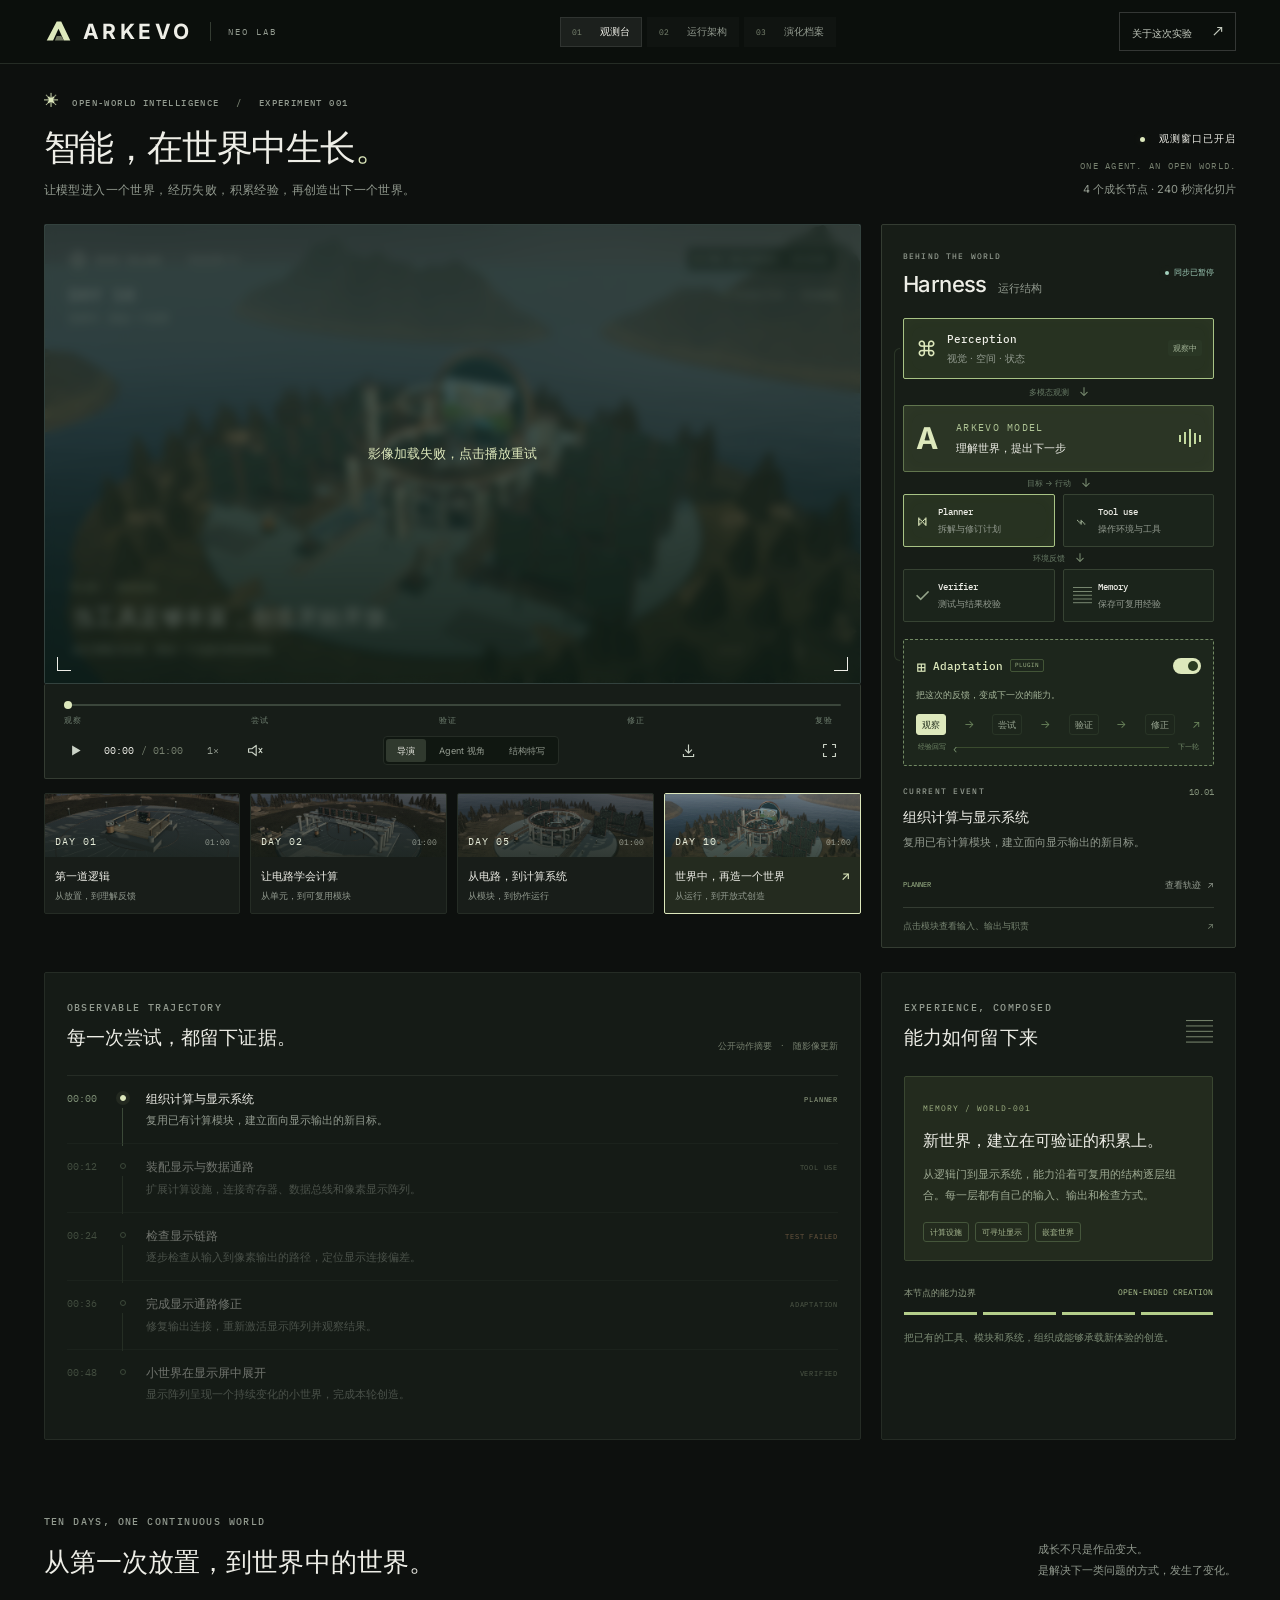
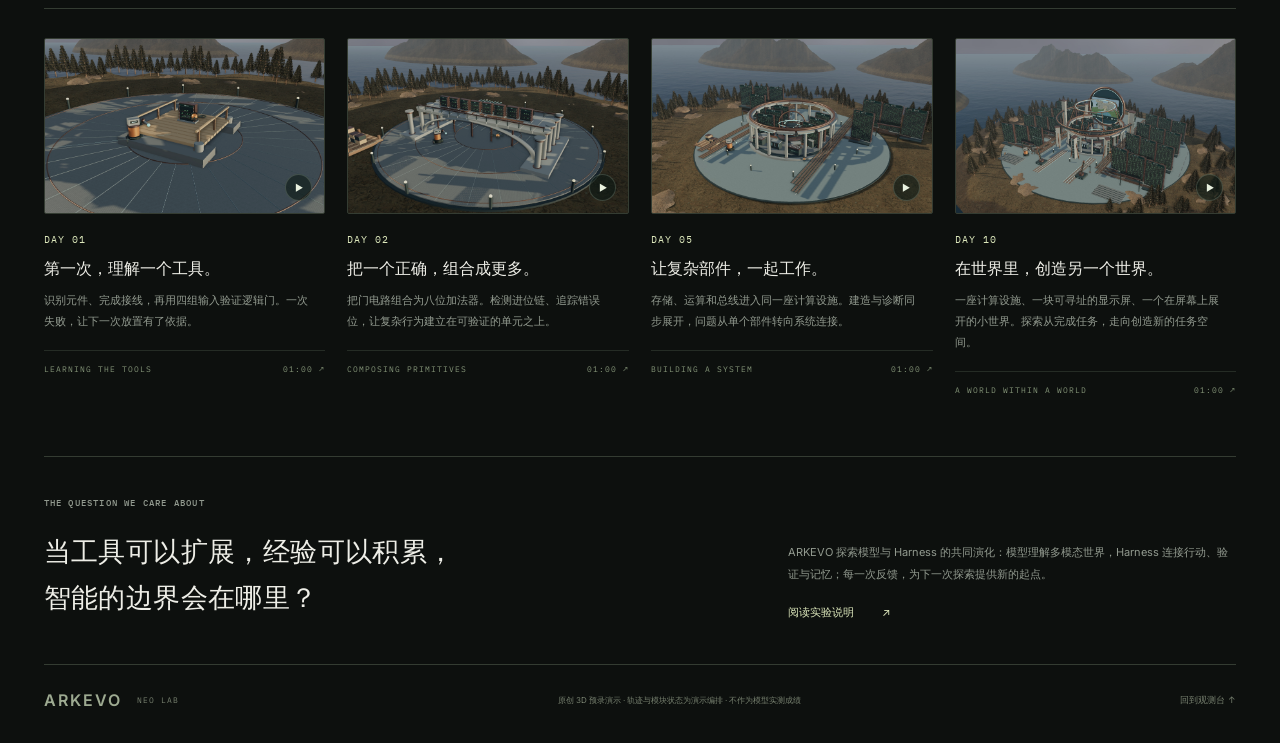
==== index.html @ 2327b429 "Build ARKEVO open-world observation experience" ====
<!doctype html>
<html lang="zh-CN">
<head>
<meta charset="utf-8"><meta name="viewport" content="width=device-width,initial-scale=1">
<meta name="theme-color" content="#101312">
<meta name="description" content="ARKEVO 开放世界观测台。观察一个 Agent 如何在持续的尝试、验证与经验积累中，从第一座结构走向世界中的世界。">
<title>ARKEVO — 智能，在世界中生长</title>
<link rel="icon" type="image/svg+xml" href="assets/mark.svg"><link rel="stylesheet" href="style.css">
</head>
<body>
<header class="site-header">
<a class="brand" href="#observation" aria-label="ARKEVO 观测台"><svg viewBox="0 0 32 32" aria-hidden="true"><path d="M3 26 14 5h5l10 21h-7l-6-13-6 13Z"/><path d="M14 21h5l3 5H12Z" opacity=".5"/></svg><span>ARKEVO</span><span class="brand-divider"></span><span class="brand-lab">NEO LAB</span></a>
<nav aria-label="主导航"><a class="active" href="#observation">观测台</a><a href="#system">运行架构</a><a href="#evolution">演化档案</a></nav>
<button class="about-link" id="aboutOpen">关于这次实验 <span>↗</span></button>
</header>
<main>
<section class="intro" id="observation">
<div><div class="eyebrow"><span class="tiny-cross">✳</span> OPEN-WORLD INTELLIGENCE <span class="slash">/</span> EXPERIMENT 001</div><h1>智能，在世界中生长<span>。</span></h1><p>让模型进入一个世界，经历失败，积累经验，再创造出下一个世界。</p></div>
<div class="intro-note"><span class="broadcast-tag"><i></i> 观测窗口已开启</span><span class="mono">ONE AGENT. AN OPEN WORLD.</span><span>4 个成长节点 · 240 秒演化切片</span></div>
</section>
<div class="workspace">
<section class="observation-panel" aria-label="开放世界影像">
<div class="screen" id="screen">
<video id="worldVideo" playsinline muted preload="auto" poster="assets/day-5.jpg" aria-label="开放世界预录演示视频"></video>
<canvas id="worldCanvas" aria-label="与影像同步的三维观察视角"></canvas>
<div class="screen-vignette"></div>
<div class="screen-top"><span class="world-label"><span class="coordinate-mark">⌖</span> ECHO ISLAND <span>开放世界 01</span></span><span class="replay-label"><i></i> PRE-RECORDED <b>演示影像</b></span></div>
<div class="screen-day"><span class="mono" id="screenDay">DAY 05</span><span id="screenTitle">让结构成为系统</span></div>
<div class="camera-label"><span class="camera-dot"></span><span id="cameraName">DIRECTOR / 导演视角</span></div>
<div class="world-caption"><span class="caption-kicker" id="captionKicker">VERIFY · 结构验证</span><strong id="captionTitle">从单体建筑，到协同运作的整体。</strong><span class="caption-body" id="captionBody">闭环的价值，体现在下一次尝试里。</span></div>
<div class="recording-state" id="mediaState" role="status" hidden></div>
<div class="screen-corner c1"></div><div class="screen-corner c2"></div>
</div>
<div class="transport">
<div class="seek-wrap"><label class="sr-only" for="seek">播放进度</label><input id="seek" type="range" min="0" max="60" step=".1" value="0"><div class="seek-ticks"><span>观察</span><span>尝试</span><span>验证</span><span>修正</span><span>复验</span></div></div>
<div class="control-row"><div class="playback-controls"><button id="play" class="icon-button" aria-label="暂停" title="暂停"><svg class="pause-icon" viewBox="0 0 20 20"><path d="M6 4v12M14 4v12"/></svg></button><span class="timecode"><b id="elapsed">00:00</b><span>/ 01:00</span></span><button class="speed-button" id="speed" aria-label="播放速度">1×</button><button class="icon-button muted" id="mute" aria-label="开启环境音" title="开启环境音"><svg viewBox="0 0 20 20"><path d="m3 8 4 0 5-4v12l-5-4H3zM15 7l4 6m0-6-4 6"/></svg></button></div><div class="camera-switch" role="group" aria-label="观察机位"><button class="selected" data-camera="director">导演</button><button data-camera="agent">Agent 视角</button><button data-camera="detail">结构特写</button></div><a class="icon-button download-button" id="download" href="assets/day-10.mp4" download="ARKEVO-Day-10.mp4" aria-label="下载当前影像" title="下载当前影像"><svg viewBox="0 0 20 20"><path d="M10 3v10m-4-4 4 4 4-4M4 14v3h12v-3"/></svg></a><button class="icon-button" id="fullscreen" aria-label="全屏观看" title="全屏观看"><svg viewBox="0 0 20 20"><path d="M7 3H3v4m10-4h4v4M3 13v4h4m6 0h4v-4"/></svg></button></div>
</div>
<div class="day-selector" role="group" aria-label="选择成长节点"></div>
</section>
<aside class="harness-panel" id="system">
<div class="panel-heading"><div><span class="eyebrow">BEHIND THE WORLD</span><h2>Harness <span>运行结构</span></h2></div><span class="sync-tag"><i></i><span id="syncText">画面同步</span></span></div>
<div class="harness-map" id="harnessMap">
<div class="map-rail"></div>
<button class="module sensor" data-module="perception"><span class="module-symbol">⌘</span><span><b>Perception</b><small>视觉 · 空间 · 状态</small></span><em class="module-status" id="perceptionStatus">观察中</em></button>
<div class="map-connector"><span>多模态观测</span><i>↓</i></div>
<button class="module model" data-module="model"><span class="model-emblem">A</span><span><small>ARKEVO MODEL</small><b>理解世界，提出下一步</b></span><span class="model-pulse"><i></i><i></i><i></i><i></i><i></i></span></button>
<div class="map-connector small"><span>目标 → 行动</span><i>↓</i></div>
<div class="module-pair"><button class="module" data-module="planner"><span class="module-symbol">⋈</span><span><b>Planner</b><small>拆解与修订计划</small></span></button><button class="module" data-module="tools"><span class="module-symbol">⌁</span><span><b>Tool use</b><small>操作环境与工具</small></span></button></div>
<div class="map-connector small"><span>环境反馈</span><i>↓</i></div>
<div class="module-pair"><button class="module" data-module="verifier"><span class="module-symbol">✓</span><span><b>Verifier</b><small>测试与结果校验</small></span></button><button class="module" data-module="memory"><span class="module-symbol">▤</span><span><b>Memory</b><small>保存可复用经验</small></span></button></div>
<div class="adaptation" id="adaptation"><div class="adaptation-top"><button data-module="adaptation" class="adaptation-name"><span>⊞</span><b>Adaptation</b><small>PLUGIN</small></button><button id="adaptToggle" class="switch" role="switch" aria-checked="true" aria-label="接入 Adaptation 模块"><span></span></button></div><p id="adaptDescription">把这次的反馈，变成下一次的能力。</p><div class="loop-track"><span data-phase="0">观察</span><i>→</i><span data-phase="1">尝试</span><i>→</i><span data-phase="2">验证</span><i>→</i><span data-phase="3">修正</span><i>↗</i></div><div class="loop-return"><span>经验回写</span><div></div><span>下一轮</span></div></div>
</div>
<div class="current-action"><div><span class="eyebrow">CURRENT EVENT</span><span class="mono" id="eventNumber">05.04</span></div><h3 id="actionTitle">修复结构连接</h3><p id="actionBody">将测试反馈写入方案，再验证同一处连接。</p><div class="action-foot"><span id="actionTag">ADAPTATION → PLANNER</span><button id="eventJump">查看轨迹 <span>↗</span></button></div></div>
<div class="map-footnote">点击模块查看输入、输出与职责 <span>↗</span></div>
</aside>
</div>
<section class="below-grid" id="trajectory">
<div class="trajectory-panel"><div class="section-header"><div><span class="eyebrow">OBSERVABLE TRAJECTORY</span><h2>每一次尝试，都留下证据。</h2></div><span class="small-label">公开动作摘要 <span>·</span> 随影像更新</span></div><div class="event-list" id="eventList"></div></div>
<div class="insight-panel"><div class="section-header"><div><span class="eyebrow">EXPERIENCE, COMPOSED</span><h2>能力如何留下来</h2></div><span class="memory-mark">▤</span></div><div class="memory-card"><span class="memory-code" id="memoryCode">MEMORY / STRUCTURE-03</span><h3 id="memoryTitle">先验证连接，再扩展系统。</h3><p id="memoryBody">把局部测试通过的结构封装为模块，带入下一轮更复杂的建造。</p><div class="memory-tags" id="memoryTags"></div></div><div class="capability-scale"><div><span>本节点的能力边界</span><span class="mono" id="capabilityStage">COMPOSITION</span></div><div class="scale-segments"><i></i><i></i><i></i><i></i></div><p id="capabilityDescription">从搭建单个对象，走向组合多个相互依赖的系统。</p></div></div>
</section>
<section class="evolution-section" id="evolution"><div class="section-header"><div><span class="eyebrow">TEN DAYS, ONE CONTINUOUS WORLD</span><h2>从第一次放置，到世界中的世界。</h2></div><p>成长不只是作品变大。<br>是解决下一类问题的方式，发生了变化。</p></div><div class="evolution-grid" id="evolutionGrid"></div></section>
<section class="manifesto"><span class="eyebrow">THE QUESTION WE CARE ABOUT</span><h2>当工具可以扩展，经验可以积累，<br>智能的边界会在哪里？</h2><div class="manifesto-body"><p>ARKEVO 探索模型与 Harness 的共同演化：模型理解多模态世界，Harness 连接行动、验证与记忆；每一次反馈，为下一次探索提供新的起点。</p><button id="methodOpen">阅读实验说明 <span>↗</span></button></div></section>
<footer><a class="footer-brand" href="#observation">ARKEVO<span>NEO LAB</span></a><p>原创 3D 预录演示 · 轨迹与模块状态为演示编排 · 不作为模型实测成绩</p><a href="#observation">回到观测台 ↑</a></footer>
</main>
<dialog id="moduleDialog"><button class="dialog-close" aria-label="关闭模块详情">×</button><span class="eyebrow" id="moduleKicker">HARNESS MODULE</span><h2 id="moduleTitle"></h2><p class="dialog-lead" id="moduleLead"></p><div class="io-columns"><section><span class="eyebrow">INPUT / 输入</span><p id="moduleInput"></p></section><section><span class="eyebrow">OUTPUT / 输出</span><p id="moduleOutput"></p></section></div><div class="module-example"><span class="eyebrow">在当前节点中</span><p id="moduleExample"></p></div><section id="circuitLab" class="circuit-lab" hidden><div class="circuit-heading"><span class="eyebrow">EXECUTABLE CIRCUIT / 可运行电路</span><span>8 BIT · NAND</span></div><p>调整输入，检查由 NAND 门组成的八位加法器。</p><div class="circuit-inputs"><label>A <input id="inputA" type="number" min="0" max="255" value="127" aria-label="电路输入 A"></label><span>+</span><label>B <input id="inputB" type="number" min="0" max="255" value="1" aria-label="电路输入 B"></label><span>=</span><output id="circuitResult">128</output></div><div class="bit-labels"><span>输出位</span><span>MSB → LSB</span></div><div class="bit-display" id="bitDisplay"></div><div class="circuit-status"><span id="carryResult">CARRY 0</span><span id="circuitCheck">✓ 门级计算与整数结果一致</span></div></section><p class="dialog-note">此处展示系统职责与可观察的执行摘要，不展示模型内部推理过程。</p></dialog>
<dialog id="aboutDialog"><button class="dialog-close" aria-label="关闭实验说明">×</button><span class="eyebrow">ARKEVO / EXPERIMENT 001</span><h2>把成长过程，放到台前。</h2><p class="dialog-lead">一个开放世界，一项不断提高难度的创造任务，一套能够吸收反馈的运行系统。</p><div class="about-sections"><section><span>01</span><div><h3>观察什么</h3><p>从基础结构、跨越地形，到复杂建筑与嵌套世界，观察 Agent 如何运用工具，并把前一次验证留下的经验带到下一步。</p></div></section><section><span>02</span><div><h3>如何读这块屏幕</h3><p>主画面呈现任务；右侧呈现感知、规划、工具、验证和记忆如何协作。时间轴、执行事件与模块高亮共用同一播放时钟。机位可以切换，模块可以展开查看。</p></div></section><section><span>03</span><div><h3>这次演示的边界</h3><p>本页为原创 3D 场景的预录技术演示。四个“天数”是叙事节点，动作轨迹、模块状态和测试结果均为演示编排；未连接在线模型，不代表真实训练用时、测评结果或已超越人类水平。</p></div></section><section><span>04</span><div><h3>从演示走向真实实验</h3><p>正式实验需要绑定真实环境录像、工具调用日志、版本化记忆与独立评估，让每一次能力变化都能追溯到对应的操作和证据。</p></div></section></div><a class="reference-link" href="https://rsiarena.live/" target="_blank" rel="noopener noreferrer">观测形式参考：RSI Arena ↗</a><a class="reference-link" href="https://www.deepseek.com/harness/en/" target="_blank" rel="noopener noreferrer">可插拔架构参考：DeepSeek Harness ↗</a><a class="reference-link" href="https://github.com/sammyuri/minecraft" target="_blank" rel="noopener noreferrer">计算创造参考：sammyuri / Minecraft in Minecraft ↗</a></dialog>
<div class="toast" id="toast" role="status" hidden></div>
<script type="module" src="app.js"></script>
</body></html>
---- style.css ----
@font-face {
  font-family: 'IBM Plex Mono';
  font-style: normal;
  font-weight: 400;
  font-display: swap;
  src: url(./assets/fonts/font-0.ttf) format('truetype');
}
@font-face {
  font-family: 'IBM Plex Mono';
  font-style: normal;
  font-weight: 500;
  font-display: swap;
  src: url(./assets/fonts/font-1.ttf) format('truetype');
}
@font-face {
  font-family: 'IBM Plex Mono';
  font-style: normal;
  font-weight: 600;
  font-display: swap;
  src: url(./assets/fonts/font-2.ttf) format('truetype');
}
@font-face {
  font-family: 'Inter';
  font-style: normal;
  font-weight: 400;
  font-display: swap;
  src: url(./assets/fonts/font-3.ttf) format('truetype');
}
@font-face {
  font-family: 'Inter';
  font-style: normal;
  font-weight: 500;
  font-display: swap;
  src: url(./assets/fonts/font-4.ttf) format('truetype');
}
@font-face {
  font-family: 'Inter';
  font-style: normal;
  font-weight: 600;
  font-display: swap;
  src: url(./assets/fonts/font-5.ttf) format('truetype');
}
@font-face {
  font-family: 'Inter';
  font-style: normal;
  font-weight: 700;
  font-display: swap;
  src: url(./assets/fonts/font-6.ttf) format('truetype');
}
@font-face {
  font-family: 'Inter';
  font-style: normal;
  font-weight: 800;
  font-display: swap;
  src: url(./assets/fonts/font-7.ttf) format('truetype');
}

:root{--bg:#0d100e;--surface:#181d19;--surface2:#20261f;--line:#343c32;--line-soft:#252c25;--text:#eeeee7;--muted:#929a8f;--dim:#77806f;--accent:#dde8bc;--mint:#a4d2be;--orange:#e5ac7c;--mono:'IBM Plex Mono',monospace;--sans:Inter,-apple-system,BlinkMacSystemFont,'PingFang SC','Microsoft YaHei',sans-serif;--radius:8px}
*{box-sizing:border-box}html{scroll-behavior:smooth;scroll-padding-top:80px}body{margin:0;background:var(--bg);color:var(--text);font-family:var(--sans);font-size:14px;line-height:1.5;-webkit-font-smoothing:antialiased}button,a,input{-webkit-tap-highlight-color:transparent}button{font:inherit;color:inherit;cursor:pointer}button:focus-visible,a:focus-visible,input:focus-visible{outline:2px solid var(--accent);outline-offset:5px}button{background:transparent;border:0}a{color:inherit;text-decoration:none}h1,h2,h3,p{margin:0}button,a{touch-action:manipulation}button:disabled{cursor:wait;opacity:.55}[hidden]{display:none!important}.mono,.eyebrow,.timecode,.sync-tag,.small-label,.caption-kicker{font-family:var(--mono)}.eyebrow{font-size:10px;font-weight:500;letter-spacing:1.4px;color:var(--muted)}.sr-only{position:absolute;width:1px;height:1px;padding:0;overflow:hidden;clip:rect(0,0,0,0);white-space:nowrap;border:0}.site-header{height:76px;display:flex;align-items:center;justify-content:space-between;border-bottom:1px solid var(--line-soft);padding:0 3.4%;gap:35px}.brand{display:flex;align-items:center;gap:10px}.brand svg{width:29px;height:29px;fill:var(--accent)}.brand>span:first-of-type{font-size:23px;font-weight:700;letter-spacing:3px}.brand-divider{height:19px;width:1px;background:var(--line);margin:0 7px}.brand .brand-lab{font-family:var(--mono);font-size:10px;letter-spacing:2px;color:var(--muted)}nav{display:flex;gap:34px;height:100%;align-items:center}nav a{height:100%;display:flex;align-items:center;position:relative;color:var(--muted);font-size:12px}nav a.active{color:var(--text)}nav a.active:after{position:absolute;content:'';height:2px;background:var(--accent);bottom:0;left:0;right:0}nav a:hover,.about-link:hover{color:var(--accent)}.about-link{font-size:12px;color:#c5cbbf}.about-link span{padding-left:15px;font-size:17px}main{max-width:1800px;margin:0 auto;padding:0 3.4%}.intro{display:flex;justify-content:space-between;align-items:flex-end;padding:42px 0 32px;gap:32px}.tiny-cross{color:var(--accent);font-size:15px;margin-right:6px}.slash{color:var(--dim);margin:0 10px}h1{font-size:38px;letter-spacing:-1.4px;font-weight:500;line-height:1.35;margin:13px 0 12px}h1>span{color:var(--accent)}.intro p{font-size:13px;color:var(--muted);letter-spacing:.4px}.intro-note{display:flex;align-items:flex-end;flex-direction:column;gap:8px;padding-bottom:2px;flex-shrink:0;font-size:11px;color:var(--muted)}.intro-note .mono{font-size:9px;letter-spacing:1.25px;color:var(--dim)}.broadcast-tag{color:var(--text);font-size:11px;letter-spacing:1px;margin-bottom:5px}.broadcast-tag i,.sync-tag i{display:inline-block;width:5px;height:5px;border-radius:50%;background:var(--accent);margin-right:7px;box-shadow:0 0 9px #dce9ae25}.workspace{display:grid;grid-template-columns:minmax(0,2.3fr) minmax(315px,1fr);gap:20px;align-items:stretch}.observation-panel{min-width:0}.screen{position:relative;background:#2a3b37;aspect-ratio:16/9;isolation:isolate;overflow:hidden;border:1px solid #4c575145;border-radius:var(--radius) var(--radius) 0 0}.screen video,.screen canvas{position:absolute;inset:0;width:100%;height:100%;object-fit:cover}.screen canvas{display:none}.screen-vignette{position:absolute;inset:0;background:linear-gradient(180deg,rgba(6,16,14,.34),transparent 31%,transparent 47%,rgba(4,15,12,.7));pointer-events:none}.screen-top{position:absolute;top:20px;left:23px;right:23px;display:flex;justify-content:space-between;align-items:center;gap:15px;font-family:var(--mono);font-size:9px;letter-spacing:1px}.world-label{display:flex;align-items:center;gap:8px}.world-label>span:last-child{font-family:var(--sans);color:#ffffffa6;font-size:9px;letter-spacing:.5px;border-left:1px solid #ffffff40;margin-left:4px;padding-left:12px}.coordinate-mark{font-size:19px}.replay-label{font-size:8px;display:flex;align-items:center;gap:6px;color:#e5e9df;background:#101d1680;border:1px solid #a7b6a535;padding:5px 8px;border-radius:3px;backdrop-filter:blur(8px)}.replay-label i{width:4px;height:4px;background:var(--accent);border-radius:50%}.replay-label b{font-family:var(--sans);font-size:8px;font-weight:400;color:#e5e9dfb0;border-left:1px solid #c5d8c638;padding-left:7px}.screen-day{position:absolute;top:58px;left:24px;display:flex;flex-direction:column;gap:2px;font-size:10px;color:#eff5e8ba}.screen-day>.mono{font-size:17px;color:#fff;letter-spacing:1px}.world-caption{position:absolute;bottom:26px;left:27px;right:25px;display:flex;flex-direction:column;gap:8px;pointer-events:none}.caption-kicker{font-size:8px;font-weight:500;letter-spacing:1.7px;color:#dfedbd}.world-caption strong{font-size:22px;font-weight:500;letter-spacing:.5px;text-shadow:0 2px 12px #0005}.caption-body{font-size:10px;letter-spacing:.5px;color:#e0e9d7c9}.camera-label{position:absolute;right:22px;top:64px;color:#f6f8edbe;font-family:var(--mono);font-size:8px;letter-spacing:1px;display:flex;align-items:center;gap:6px}.camera-dot{width:6px;height:6px;border:1px solid #dce9ae80;border-radius:50%}.screen-corner{position:absolute;width:14px;height:14px;border-color:#ecf4df44;pointer-events:none}.c1{border-left:1px solid;border-bottom:1px solid;left:12px;bottom:12px}.c2{border-right:1px solid;border-bottom:1px solid;right:12px;bottom:12px}.recording-state{position:absolute;inset:0;display:flex;align-items:center;justify-content:center;background:#102119a0;color:var(--accent);backdrop-filter:blur(5px);font-size:13px}.transport{background:#171d18;border:1px solid var(--line);border-top:0;padding:15px 19px 13px;border-radius:0 0 var(--radius) var(--radius)}.seek-wrap{position:relative;margin-bottom:10px}.seek-wrap input{display:block;width:100%;height:12px;margin:0;cursor:pointer;appearance:none;background:transparent;accent-color:var(--accent);--progress:0%}.seek-wrap input::-webkit-slider-runnable-track{background:linear-gradient(to right,var(--accent) 0 var(--progress),#3b463b var(--progress) 100%);height:2px;border-radius:4px}.seek-wrap input::-webkit-slider-thumb{appearance:none;height:8px;width:8px;border-radius:50%;background:var(--accent);margin-top:-3px}.seek-wrap input::-moz-range-track{background:#3b463b;height:2px}.seek-wrap input::-moz-range-progress{background:var(--accent);height:2px}.seek-wrap input::-moz-range-thumb{background:var(--accent);border:0;width:8px;height:8px}.seek-ticks{display:flex;justify-content:space-between;font-size:8px;color:#6f7f70;letter-spacing:1px;margin-top:3px}.seek-ticks span:last-child{margin-right:8px}.control-row{display:flex;align-items:center;justify-content:space-between;gap:12px}.playback-controls{display:flex;align-items:center;gap:16px}.icon-button{padding:3px;width:24px;height:25px;display:flex;align-items:center;justify-content:center;color:#cbd3c6}.icon-button:hover{color:var(--accent)}.icon-button svg{width:17px;height:17px;fill:none;stroke:currentColor;stroke-width:1.35;stroke-linejoin:round}.icon-button .pause-icon{stroke-width:2.7}.timecode{font-size:10px;display:flex;gap:7px}.timecode b{font-weight:400;color:var(--text)}.timecode span{color:var(--dim)}.speed-button{font-family:var(--mono);font-size:10px;color:var(--muted);width:28px;padding:0}.camera-switch{display:flex;gap:2px;background:#101711;border:1px solid var(--line-soft);border-radius:4px;padding:2px}.camera-switch button{font-size:9px;color:var(--muted);padding:5px 11px;border-radius:3px}.camera-switch button.selected{color:var(--text);background:#30392e}.day-selector{display:grid;grid-template-columns:repeat(4,minmax(0,1fr));gap:10px;margin-top:14px}.day-card{padding:0;text-align:left;border:1px solid var(--line-soft);border-radius:5px;overflow:hidden;background:#181d19;transition:border-color .2s}.day-card:hover{border-color:var(--dim)}.day-card.active{border-color:var(--accent);background:#242b1f}.day-thumb{height:70px;position:relative;overflow:hidden}.day-thumb img{width:100%;height:100%;object-fit:cover;filter:saturate(.6) brightness(.65);transition:filter .3s,transform .8s}.day-card.active .day-thumb img,.day-card:hover .day-thumb img{filter:saturate(.85) brightness(.9)}.day-card:hover .day-thumb img{transform:scale(1.04)}.day-thumb::after{content:'';position:absolute;inset:0;background:linear-gradient(0deg,#151f1790,transparent)}.day-thumb .day-no{position:absolute;bottom:8px;left:10px;z-index:1;font-family:var(--mono);font-size:10px;letter-spacing:1px;color:#e6ecd9}.day-thumb .day-duration{position:absolute;bottom:9px;right:9px;z-index:1;font-family:var(--mono);font-size:8px;color:#dbe3d4a0}.day-details{padding:10px}.day-details b{display:flex;font-size:11px;font-weight:500;gap:8px;justify-content:space-between;align-items:center}.day-details b>span{color:var(--accent);font-size:12px;visibility:hidden}.day-card.active .day-details b>span{visibility:visible}.day-details small{display:block;font-size:9px;color:var(--muted);margin-top:4px}.harness-panel{border:1px solid var(--line);border-radius:var(--radius);background:linear-gradient(140deg,#1c231d,#171d18);padding:20px 21px 15px;min-width:0;display:flex;flex-direction:column;scroll-margin-top:20px}.panel-heading{display:flex;justify-content:space-between;align-items:center;gap:12px;margin-bottom:17px}.panel-heading .eyebrow{font-size:8px;letter-spacing:1.15px}h2{font-size:21px;font-weight:500;letter-spacing:-.6px}.panel-heading h2{font-size:22px;margin-top:4px}.panel-heading h2>span{font-size:10px;letter-spacing:0;margin-left:6px;color:var(--muted)}.sync-tag{font-size:8px;color:var(--mint);white-space:nowrap}.sync-tag i{background:var(--mint);width:4px;height:4px;margin-right:5px}.harness-map{position:relative}.map-rail{position:absolute;left:-9px;top:30px;width:6px;height:70%;border:1px solid #647f5545;border-right:0;border-radius:6px 0 0 6px}.module{width:100%;border:1px solid #374333;background:#1b241b;border-radius:4px;display:flex;align-items:center;gap:10px;padding:12px 11px;text-align:left;min-height:51px;transition:background .3s,border-color .3s,box-shadow .3s;position:relative}.module:hover{background:#273027;border-color:#64735c}.module b{font-family:var(--mono);font-size:10px;font-weight:500;display:block}.module small{display:block;font-size:9px;color:var(--muted);margin-top:3px}.module-symbol{color:#95a58b;font-size:21px;line-height:1;width:22px;flex-shrink:0;text-align:center}.module-status{margin-left:auto;font-size:8px;font-style:normal;color:#a5b699;padding:2px 5px;background:#2a3725;border-radius:3px}.module.active{border-color:#a8c385;background:#273221;box-shadow:inset 0 0 16px #cadca107}.module.active .module-symbol{color:var(--accent)}.map-connector{height:26px;display:flex;justify-content:center;align-items:center;gap:10px;color:#697c67;font-size:8px;position:relative}.map-connector i{font-style:normal;font-size:12px;color:#819578}.map-connector.small{height:22px}.module.model{background:#2b3525;border-color:#61754e;min-height:65px;padding:10px 12px}.model-emblem{font-size:30px;font-weight:700;color:var(--accent);font-family:var(--sans);width:30px}.model small{font-family:var(--mono);font-size:8px;letter-spacing:1.3px;color:#b0c596;margin:0 0 5px}.model b{font-family:var(--sans);font-size:11px;font-weight:400}.model-pulse{margin-left:auto;display:flex;align-items:center;gap:3px;height:20px}.model-pulse i{width:2px;height:7px;background:#c3d99f;animation:pulse 1.5s ease-in-out infinite}.model-pulse i:nth-child(2){height:12px;animation-delay:.2s}.model-pulse i:nth-child(3){height:18px;animation-delay:.4s}.model-pulse i:nth-child(4){height:11px;animation-delay:.6s}.model-pulse i:nth-child(5){height:7px;animation-delay:.8s}.paused .model-pulse i{animation-play-state:paused}@keyframes pulse{50%{transform:scaleY(.45);opacity:.5}}.module-pair{display:grid;grid-template-columns:1fr 1fr;gap:8px}.module-pair .module{padding:10px 9px;gap:7px;min-height:53px}.module-pair .module-symbol{font-size:19px;width:18px}.module-pair .module b{font-size:9px}.module-pair .module small{font-size:8px}.adaptation{margin-top:17px;border:1px dashed #718963;border-radius:5px;padding:12px;background:#28352666;transition:all .3s}.adaptation-top{display:flex;align-items:center;justify-content:space-between}.adaptation-name{display:flex;align-items:center;gap:7px;padding:0;font-family:var(--mono)}.adaptation-name>span{font-size:19px;color:var(--accent)}.adaptation-name>b{font-size:11px;font-weight:500;color:var(--accent)}.adaptation-name small{font-size:6px;padding:1px 4px;border:1px solid #73905a70;color:#a1b689;border-radius:2px}.switch{height:16px;width:28px;position:relative;border-radius:20px;background:var(--accent);padding:0;transition:background .3s}.switch>span{position:absolute;top:3px;left:15px;width:10px;height:10px;border-radius:50%;background:#2b3d22;transition:left .2s}.adaptation>p{font-size:9px;color:#a7b79b;margin:8px 0 12px}.loop-track{display:flex;justify-content:space-between;align-items:center;font-size:9px;color:#9ca995}.loop-track>span{border:1px solid #4d624540;padding:3px 5px;border-radius:3px}.loop-track>i{font-size:11px;font-style:normal;color:#6b855c}.loop-track>span.active{background:var(--accent);color:#26311f;border-color:var(--accent)}.loop-return{display:flex;align-items:center;gap:9px;color:#738a69;font-size:7px;margin:7px 2px 0}.loop-return>div{border-top:1px solid #799b5650;flex:1;position:relative}.loop-return>div:before{content:'‹';position:absolute;left:-2px;top:-7px;font-size:11px}.adaptation.off{border-color:#536050;background:#20261f}.adaptation.off .switch{background:#4a5546}.adaptation.off .switch>span{left:3px;background:#a6b19d}.adaptation.off .adaptation-name b,.adaptation.off .adaptation-name>span{color:#a1ab98}.adaptation.off .loop-track,.adaptation.off .loop-return{opacity:.25}.current-action{margin-top:auto;padding-top:19px}.current-action>div:first-child{display:flex;align-items:center;justify-content:space-between}.current-action .eyebrow{font-size:8px;letter-spacing:1.3px}.current-action .mono{font-size:9px;color:#829079}.current-action h3{font-size:13px;font-weight:500;margin:8px 0 6px}.current-action p{font-size:10px;color:var(--muted);line-height:1.65;min-height:33px}.action-foot{margin-top:12px;display:flex;align-items:center;justify-content:space-between;font-size:7px;font-family:var(--mono);color:#abc394;gap:8px}.action-foot button{font-family:var(--sans);font-size:9px;color:var(--muted);padding:0;flex-shrink:0}.action-foot button>span{margin-left:3px}.map-footnote{border-top:1px solid var(--line);margin-top:15px;padding-top:11px;display:flex;justify-content:space-between;color:#788572;font-size:8px}.below-grid{display:grid;grid-template-columns:minmax(0,2.3fr) minmax(315px,1fr);gap:20px;margin-top:24px}.trajectory-panel,.insight-panel{border:1px solid var(--line-soft);border-radius:var(--radius);padding:22px;background:#151b16}.section-header{display:flex;align-items:flex-end;justify-content:space-between;gap:24px}.section-header h2{margin-top:8px;font-size:19px;letter-spacing:.1px}.small-label{font-family:var(--sans);font-size:9px;color:var(--dim);flex-shrink:0}.small-label>span{margin:0 6px}.event-list{margin-top:22px}.event-row{display:grid;grid-template-columns:43px 16px minmax(0,1fr) auto;column-gap:10px;align-items:start;padding:13px 0;border-top:1px solid var(--line-soft);text-align:left;width:100%;position:relative;opacity:.42;transition:opacity .25s}.event-row.reached{opacity:1}.event-row.current .event-dot{background:var(--accent);border-color:var(--accent);box-shadow:0 0 0 4px #cddfab12}.event-row .event-time{font-family:var(--mono);font-size:10px;color:#819278;padding-top:2px}.event-dot{width:6px;height:6px;border-radius:50%;border:1px solid #71876b;display:block;margin:6px 0;position:relative}.event-row .event-dot:after{content:'';position:absolute;left:1.5px;top:12px;height:38px;width:1px;background:#3b4938}.event-row:last-child .event-dot:after{display:none}.event-row h3{font-size:11px;font-weight:400;line-height:1.65}.event-row p{font-size:10px;color:var(--muted);line-height:1.7;margin-top:3px}.event-kind{font-size:7px;font-family:var(--mono);letter-spacing:.8px;line-height:22px;color:#a4b292;max-width:105px;text-align:right}.event-row.failure .event-kind{color:var(--orange)}.event-row:hover{opacity:1;background:#24311f55}.memory-mark{font-size:27px;color:#727f68}.memory-card{margin-top:23px;padding:18px;border:1px solid #3a4731;border-radius:5px;background:#232b1e}.memory-code{font-size:8px;font-family:var(--mono);letter-spacing:1px;color:#a0b285}.memory-card h3{font-size:16px;font-weight:400;line-height:1.6;margin-top:12px}.memory-card p{font-size:11px;color:#9da992;line-height:1.9;margin-top:11px}.memory-tags{display:flex;flex-wrap:wrap;gap:6px;margin-top:16px}.memory-tags span{font-size:8px;border:1px solid #45563b;color:#a5b68f;border-radius:3px;padding:3px 6px}.capability-scale{margin-top:25px}.capability-scale>div:first-child{display:flex;justify-content:space-between;color:#929f86;font-size:9px}.capability-scale .mono{font-size:8px;color:#b2c894}.scale-segments{display:flex;gap:6px;margin:13px 0}.scale-segments i{flex:1;height:3px;background:#34412e}.scale-segments i.filled{background:#b4ce8a}.capability-scale>p{color:#7d8d76;font-size:10px;line-height:1.8}.evolution-section{margin:69px 0 60px}.evolution-section .section-header{padding-bottom:27px;border-bottom:1px solid var(--line)}.evolution-section .section-header h2{font-size:26px;margin-top:12px;font-weight:400}.evolution-section .section-header>p{font-size:11px;color:var(--muted);line-height:1.9}.evolution-grid{display:grid;grid-template-columns:repeat(4,minmax(0,1fr));gap:22px;margin-top:29px}.evolution-card{min-width:0}.evolution-image{display:block;position:relative;padding:0;overflow:hidden;border:1px solid var(--line);border-radius:5px;width:100%;aspect-ratio:16/10;background:#243026}.evolution-image img{width:100%;height:100%;object-fit:cover;filter:brightness(.9) saturate(.8);transition:transform .6s}.evolution-image:hover img{transform:scale(1.035)}.evolution-image>span{position:absolute;inset:auto 12px 12px auto;background:#0e1b16a0;border:1px solid #d5e6ce30;border-radius:50%;width:27px;height:27px;display:flex;align-items:center;justify-content:center;color:#e9f1df;font-size:9px}.evolution-card>.mono{display:block;color:var(--accent);font-size:10px;letter-spacing:1px;margin-top:18px}.evolution-card h3{font-size:16px;font-weight:400;margin:9px 0 10px}.evolution-card p{font-size:11px;line-height:1.9;color:var(--muted);max-width:270px}.evolution-bottom{display:flex;align-items:center;justify-content:space-between;margin-top:18px;border-top:1px solid var(--line-soft);padding-top:12px;font-size:8px;letter-spacing:1px;font-family:var(--mono);color:#839377}.evolution-bottom b{font-weight:400}.manifesto{border-top:1px solid var(--line);display:grid;grid-template-columns:1.55fr 1fr;column-gap:50px;padding:39px 0 43px;position:relative}.manifesto>.eyebrow{grid-column:1/-1;margin-bottom:20px;font-size:9px;letter-spacing:1.2px}.manifesto h2{font-size:27px;font-weight:400;line-height:1.7;letter-spacing:.4px}.manifesto-body{align-self:end}.manifesto p{font-size:11px;color:var(--muted);line-height:2;max-width:450px}.manifesto button{padding:0;font-size:11px;color:var(--accent);margin-top:19px}.manifesto button span{padding-left:25px}footer{border-top:1px solid var(--line);display:flex;justify-content:space-between;align-items:center;gap:25px;padding:23px 0 31px;color:var(--dim)}.footer-brand{font-size:16px;font-weight:600;letter-spacing:2px;color:#9daa91;display:flex;gap:15px;align-items:center}.footer-brand>span{font-size:8px;font-weight:400;font-family:var(--mono);color:var(--dim);letter-spacing:1px}footer p{font-size:8px}footer>a:last-child{font-size:9px;flex-shrink:0}dialog{background:#1c241d;color:var(--text);border:1px solid #58694a;border-radius:12px;padding:34px;max-width:600px;width:calc(100% - 40px);box-shadow:0 30px 100px #0009;max-height:85vh;overflow:auto}dialog::backdrop{background:#061008bd;backdrop-filter:blur(6px)}.dialog-close{position:absolute;right:16px;top:12px;font-size:25px;color:var(--muted);padding:0 8px}dialog h2{font-size:27px;letter-spacing:0;margin:17px 0 13px}.dialog-lead{font-size:13px;line-height:1.9;color:#bac5b1}.io-columns{display:grid;grid-template-columns:1fr 1fr;gap:25px;margin:26px 0}.io-columns>section{padding:17px;background:#253021;border:1px solid #405137;border-radius:6px}.io-columns .eyebrow{font-size:8px}.io-columns p{margin-top:12px;font-size:12px;line-height:1.9;color:#bbcab1}.module-example{border-left:2px solid var(--accent);padding:3px 0 3px 15px}.module-example p{margin-top:9px;font-size:12px;line-height:1.9;color:#c6d0bd}.dialog-note{font-size:10px;color:#7f9075;line-height:1.9;margin-top:25px}.about-sections{margin-top:25px}.about-sections>section{display:flex;gap:20px;border-top:1px solid var(--line);padding:19px 0}.about-sections>section>span{font-family:var(--mono);font-size:10px;color:var(--accent);padding-top:4px}.about-sections h3{font-size:13px;font-weight:500;margin-bottom:8px}.about-sections p{font-size:11px;line-height:1.9;color:#a2b096}.reference-link{display:block;font-size:10px;color:var(--accent);margin-top:10px}.toast{position:fixed;bottom:25px;left:50%;transform:translateX(-50%);max-width:calc(100% - 30px);padding:12px 20px;border:1px solid #6d825b;border-radius:6px;background:#263422f5;color:#d9e8c7;font-size:11px;box-shadow:0 15px 45px #0008;z-index:20;text-align:center}.screen:fullscreen{border:0;border-radius:0;aspect-ratio:auto;max-height:100%;background:#111}.screen:fullscreen .world-caption{bottom:70px;left:60px}.screen:fullscreen .world-caption strong{font-size:34px}.screen:fullscreen .screen-top{top:35px;left:40px;right:40px}.screen:fullscreen .screen-day{top:83px;left:43px}.screen:fullscreen .camera-label{top:80px;right:40px}
@media(min-width:1550px){.day-thumb{height:90px}.harness-panel{padding:24px 26px 20px}.module{padding:15px 13px;min-height:60px}.module.model{min-height:75px}.module-pair .module{padding:14px 11px}.adaptation{padding:16px;margin-top:22px}.map-connector{height:31px}.map-connector.small{height:28px}.current-action{padding-top:25px}.current-action p{font-size:11px}.world-caption strong{font-size:28px}.world-caption{bottom:32px;left:32px}.caption-body{font-size:12px}.day-details b{font-size:13px}.day-details small{font-size:10px}}
@media(max-width:1150px){main{padding:0 24px}.site-header{padding:0 24px;gap:20px}.brand .brand-lab,.brand-divider{display:none}nav{gap:23px}.workspace,.below-grid{grid-template-columns:minmax(0,1.85fr) minmax(300px,1fr);gap:15px}.harness-panel{padding:16px}.intro{padding:33px 0 25px}h1{font-size:32px}.intro p{font-size:11px}.intro-note{font-size:10px}.world-caption strong{font-size:17px}.world-caption{left:19px;bottom:18px;gap:6px}.screen-top{left:17px;right:16px;top:14px}.screen-day{left:18px;top:46px}.camera-label{top:49px;right:17px;font-size:7px}.screen-day>.mono{font-size:13px}.screen-day>span:last-child{font-size:8px}.caption-body{font-size:8px}.camera-switch button{padding:5px 6px;font-size:8px}.playback-controls{gap:9px}.transport{padding:12px}.day-selector{gap:7px}.day-thumb{height:58px}.day-details{padding:8px}.day-details b{font-size:10px}.day-details small{font-size:8px}.harness-panel .module{min-height:45px;padding:9px}.module.model{min-height:55px}.map-connector{height:20px}.map-connector.small{height:18px}.adaptation{margin-top:12px;padding:10px}.adaptation>p{margin:5px 0 9px}.current-action{padding-top:13px}.current-action p{font-size:9px;min-height:30px}.current-action h3{font-size:12px}.panel-heading{margin-bottom:12px}.map-footnote{margin-top:10px;padding-top:10px}.action-foot{margin-top:9px}.section-header{gap:14px}.section-header h2{font-size:16px}.trajectory-panel,.insight-panel{padding:18px}.small-label{font-size:8px}.event-kind{max-width:75px;font-size:6px}.event-row{gap:7px;grid-template-columns:34px 12px minmax(0,1fr) auto}.evolution-grid{gap:16px}.evolution-card h3{font-size:14px}.evolution-card p{font-size:10px}.evolution-section .section-header h2{font-size:23px}footer p{font-size:7px}}
@media(max-width:850px){.site-header{height:65px}main{padding:0 20px}.site-header{padding:0 20px}nav{gap:21px}nav a{font-size:10px}.about-link{font-size:10px}.brand>span:first-of-type{font-size:20px}.brand svg{width:25px}.intro-note{display:none}.intro{padding:30px 0 24px}h1{font-size:31px}.intro p{font-size:12px}.workspace{grid-template-columns:1fr}.harness-panel{display:grid;grid-template-columns:1.25fr 1fr;column-gap:24px;padding:22px}.panel-heading{grid-column:1/-1;margin-bottom:20px}.harness-map{grid-row:2/4}.current-action{padding-top:0;align-self:start;margin-top:0;border-top:1px solid var(--line);padding-top:15px;margin-top:5px}.current-action h3{font-size:15px;margin-top:13px}.current-action p{font-size:12px;line-height:1.9;margin-top:12px}.current-action .eyebrow{font-size:9px}.action-foot{margin-top:18px;flex-wrap:wrap;gap:15px}.map-footnote{grid-column:2;align-self:end;margin-top:35px;font-size:9px;line-height:1.9}.module{padding:12px!important}.module.model{min-height:63px}.map-connector{height:23px}.map-connector.small{height:22px}.day-thumb{height:86px}.day-details{padding:11px}.day-details b{font-size:12px}.day-details small{font-size:9px}.screen-top{top:19px;left:22px;right:22px}.screen-day{top:57px;left:23px}.screen-day>.mono{font-size:17px}.screen-day>span:last-child{font-size:10px}.camera-label{top:62px;right:22px}.world-caption{left:25px;bottom:23px;gap:8px}.world-caption strong{font-size:23px}.caption-body{font-size:11px}.transport{padding:15px 20px}.camera-switch button{padding:6px 12px;font-size:9px}.playback-controls{gap:16px}.below-grid{grid-template-columns:1.35fr 1fr}.small-label{display:none}.event-kind{display:none}.event-row{grid-template-columns:34px 12px minmax(0,1fr)}.memory-card{padding:15px}.memory-card h3{font-size:14px}.evolution-grid{gap:22px;grid-template-columns:1fr 1fr}.evolution-card h3{font-size:17px}.evolution-card p{font-size:12px;max-width:none}.evolution-section .section-header>p{font-size:10px}.manifesto{column-gap:28px}.manifesto h2{font-size:23px}.manifesto p{font-size:10px}footer{flex-wrap:wrap;gap:12px}footer p{order:3;width:100%;font-size:8px}.evolution-section{margin:44px 0}.section-header h2{font-size:17px}}
@media(max-width:540px){.site-header{height:61px;padding:0 16px}.brand{gap:6px}.brand>span:first-of-type{font-size:18px;letter-spacing:2px}.brand svg{width:23px}.about-link{font-size:9px;padding:0}.about-link span{padding-left:7px}nav{display:none}main{padding:0 14px}.intro{padding:27px 2px 24px}.intro .eyebrow{font-size:8px;letter-spacing:1px}.tiny-cross{font-size:12px}.slash{margin:0 6px}h1{font-size:28px;margin:14px 0 10px;letter-spacing:-1px}.intro p{font-size:10px;line-height:1.8;max-width:320px;letter-spacing:0}.workspace{gap:17px}.screen{aspect-ratio:4/3;border-radius:5px 5px 0 0}.screen video,.screen canvas{object-fit:cover}.screen-top{top:12px;left:12px;right:12px;font-size:7px;letter-spacing:.7px;gap:7px}.world-label{gap:4px}.coordinate-mark{font-size:16px}.world-label>span:last-child{display:none}.replay-label{font-size:6px;padding:4px 5px;gap:4px}.replay-label b{font-size:6px;padding-left:5px}.screen-day{left:14px;top:41px;gap:0}.screen-day>.mono{font-size:13px}.screen-day>span:last-child{font-size:8px}.camera-label{font-size:6px;top:45px;right:13px;letter-spacing:.5px}.world-caption{left:16px;right:14px;bottom:18px;gap:7px}.caption-kicker{font-size:7px;letter-spacing:1px}.world-caption strong{font-size:17px;letter-spacing:.1px;line-height:1.5}.caption-body{font-size:8px;line-height:1.7}.transport{padding:10px 12px 12px}.control-row{gap:8px;flex-wrap:wrap}.playback-controls{gap:10px}.timecode{font-size:9px}.camera-switch{order:4;width:100%;justify-content:space-around;margin-top:7px}.camera-switch button{flex:1;padding:6px 8px;font-size:9px}.seek-wrap{margin-bottom:8px}.seek-ticks{font-size:7px;margin-bottom:9px}.day-selector{gap:6px;margin-top:11px;grid-template-columns:repeat(2,1fr)}.day-thumb{height:75px}.day-details{padding:9px 10px}.day-details b{font-size:11px}.day-details small{font-size:8px}.harness-panel{padding:18px;display:flex}.panel-heading{margin-bottom:15px}.harness-map{width:100%}.module{min-height:52px}.module.model{min-height:64px}.map-connector{height:23px}.map-connector.small{height:21px}.module small{font-size:10px}.module b{font-size:11px}.module-pair .module b{font-size:11px}.module-pair .module small{font-size:9px}.adaptation{margin-top:16px;padding:13px}.adaptation>p{font-size:10px;margin:8px 0 12px}.loop-track{font-size:10px}.loop-track>span{padding:4px 10px}.current-action{margin-top:20px;padding-top:15px}.current-action h3{font-size:14px;margin-top:10px}.current-action p{font-size:11px;line-height:1.9;margin-top:7px;min-height:0}.action-foot{margin-top:13px;gap:10px;font-size:8px}.map-footnote{margin-top:17px;width:100%;font-size:8px}.below-grid{grid-template-columns:1fr;margin-top:17px;gap:17px}.trajectory-panel,.insight-panel{padding:19px}.section-header h2{font-size:18px}.event-row{padding:12px 0;grid-template-columns:35px 13px minmax(0,1fr)}.event-row h3{font-size:12px}.event-row p{font-size:11px}.event-list{margin-top:20px}.event-dot:after{height:42px!important}.memory-card{padding:18px;margin-top:18px}.memory-card h3{font-size:17px}.memory-card p{font-size:12px}.memory-tags span{font-size:9px}.capability-scale{margin-top:22px}.capability-scale>p{font-size:11px}.evolution-section{margin:39px 0}.evolution-section .section-header{display:block;padding-bottom:22px}.evolution-section .section-header h2{font-size:22px;line-height:1.6}.evolution-section .section-header>p{margin-top:14px;font-size:11px}.evolution-grid{gap:26px 14px;margin-top:23px}.evolution-image{aspect-ratio:4/3}.evolution-card>.mono{margin-top:13px;font-size:9px}.evolution-card h3{font-size:14px;line-height:1.6;margin:8px 0}.evolution-card p{font-size:10px;line-height:1.9}.evolution-bottom{font-size:7px;letter-spacing:.5px;margin-top:13px}.evolution-bottom b{display:none}.manifesto{display:block;padding:27px 0}.manifesto>.eyebrow{display:block;font-size:8px}.manifesto h2{font-size:22px;line-height:1.7;margin:17px 0}.manifesto-body p{font-size:11px;line-height:1.9}.manifesto button{margin-top:17px}footer{padding:20px 0 25px}footer p{font-size:8px;line-height:1.9}footer>a:last-child{font-size:8px}.footer-brand{font-size:14px}.footer-brand>span{font-size:7px}dialog{padding:25px;max-width:calc(100% - 28px)}dialog h2{font-size:24px}.dialog-lead{font-size:12px}.io-columns{gap:12px}.io-columns>section{padding:12px}.io-columns p{font-size:11px}.about-sections>section{gap:14px}}
@media(prefers-reduced-motion:reduce){html{scroll-behavior:auto}*,*:before,*:after{animation:none!important;transition:none!important}}

/* Editorial lab direction: restrained framing, monochrome labels, image-led composition. */
.site-header nav a{font-family:var(--mono);text-transform:uppercase;font-size:10px;height:auto;min-height:30px;padding:5px 11px;border:1px solid transparent;gap:18px;background:#ffffff05}
.site-header nav a:nth-child(1):before{content:'01';color:#7c8773;font-size:8px}.site-header nav a:nth-child(2):before{content:'02';color:#7c8773;font-size:8px}.site-header nav a:nth-child(3):before{content:'03';color:#7c8773;font-size:8px}
.site-header nav a.active{background:#ffffff12;border-color:#ffffff17}.site-header nav a.active:after{display:none}.site-header nav{gap:5px}
.site-header{background:#080c0955}.intro{padding-top:46px;padding-bottom:34px}.intro h1{font-weight:400;font-size:40px}.brand>span:first-of-type{font-size:21px;letter-spacing:3.5px}.brand-lab{font-size:9px!important}.about-link{border:1px solid #ffffff2b;padding:6px 12px;font-family:var(--mono);font-size:10px}
.screen,.transport,.harness-panel,.trajectory-panel,.insight-panel{border-radius:2px}.day-card,.evolution-image,.module,.memory-card,.adaptation{border-radius:2px}.harness-panel{background:#171d17}.intro-note .broadcast-tag{font-family:var(--mono);font-size:10px}.world-caption strong{font-weight:400}.manifesto h2{font-weight:400}
@media(max-width:850px){.intro h1{font-size:33px}.site-header nav a{gap:7px;font-size:9px;padding:5px 8px}}@media(max-width:540px){.intro{padding-top:27px;padding-bottom:24px}.intro h1{font-size:28px}.about-link{font-family:var(--sans);font-size:8px;padding:5px 7px}.brand>span:first-of-type{font-size:17px;letter-spacing:2.5px}}

.circuit-lab{margin-top:25px;background:#11190f;border:1px solid #3d5132;border-radius:4px;padding:16px}.circuit-heading{display:flex;justify-content:space-between;gap:10px}.circuit-heading .eyebrow{font-size:8px;letter-spacing:.7px}.circuit-heading>span:last-child{font:8px var(--mono);color:var(--dim)}.circuit-lab>p{font-size:10px;color:var(--muted);margin-top:9px}.circuit-inputs{display:flex;align-items:center;justify-content:space-between;gap:12px;margin-top:17px;font-family:var(--mono)}.circuit-inputs label{display:flex;align-items:center;gap:8px;font-size:10px;color:var(--muted)}.circuit-inputs input{width:64px;background:#24301f;border:1px solid #536445;border-radius:3px;color:var(--text);font:14px var(--mono);padding:7px}.circuit-inputs output{color:var(--accent);font-size:22px;min-width:40px}.bit-labels{display:flex;justify-content:space-between;font-size:8px;color:var(--dim);margin:16px 0 7px}.bit-display{display:flex;gap:5px}.bit-display>span{display:flex;flex:1;flex-direction:column;align-items:center;padding:6px 0 4px;background:#1c2716;border:1px solid #31412a}.bit-display b{font:14px var(--mono);color:#617751}.bit-display small{font:7px var(--mono);color:#556949;margin-top:4px}.bit-display>span.on{background:#c7df9c}.bit-display>span.on b,.bit-display>span.on small{color:#203018}.circuit-status{display:flex;justify-content:space-between;font:8px var(--mono);color:#a8c58a;margin-top:12px;gap:12px}.circuit-status>span:last-child{font-family:var(--sans)}

@media(min-width:851px){.site-header{height:64px}.intro{padding-top:26px;padding-bottom:25px}.intro h1{font-size:36px;margin-top:10px;margin-bottom:10px}.intro .eyebrow{font-size:9px}.intro p{font-size:12px}.day-thumb{height:63px}.harness-panel{padding-top:18px}.module-pair .module small{font-size:9px}.current-action p{font-size:11px}.current-action h3{font-size:14px}.event-row h3{font-size:12px}.event-row p{font-size:11px}.map-footnote{font-size:9px}.panel-heading h2>span{font-size:11px}.module small{font-size:10px}.module b{font-size:11px}}
@media(max-width:400px){.circuit-inputs{display:grid;grid-template-columns:1fr 14px 1fr;gap:8px 5px}.circuit-inputs label{gap:4px;justify-content:space-between}.circuit-inputs input{width:48px;padding:6px 3px;font-size:13px}.circuit-inputs>span:nth-of-type(2){grid-column:1;justify-self:end}.circuit-inputs output{grid-column:2/4}.circuit-status{flex-direction:column;gap:6px}.circuit-heading{flex-direction:column;gap:5px}.bit-display{gap:3px}.bit-display b{font-size:11px}.bit-display small{font-size:6px}}
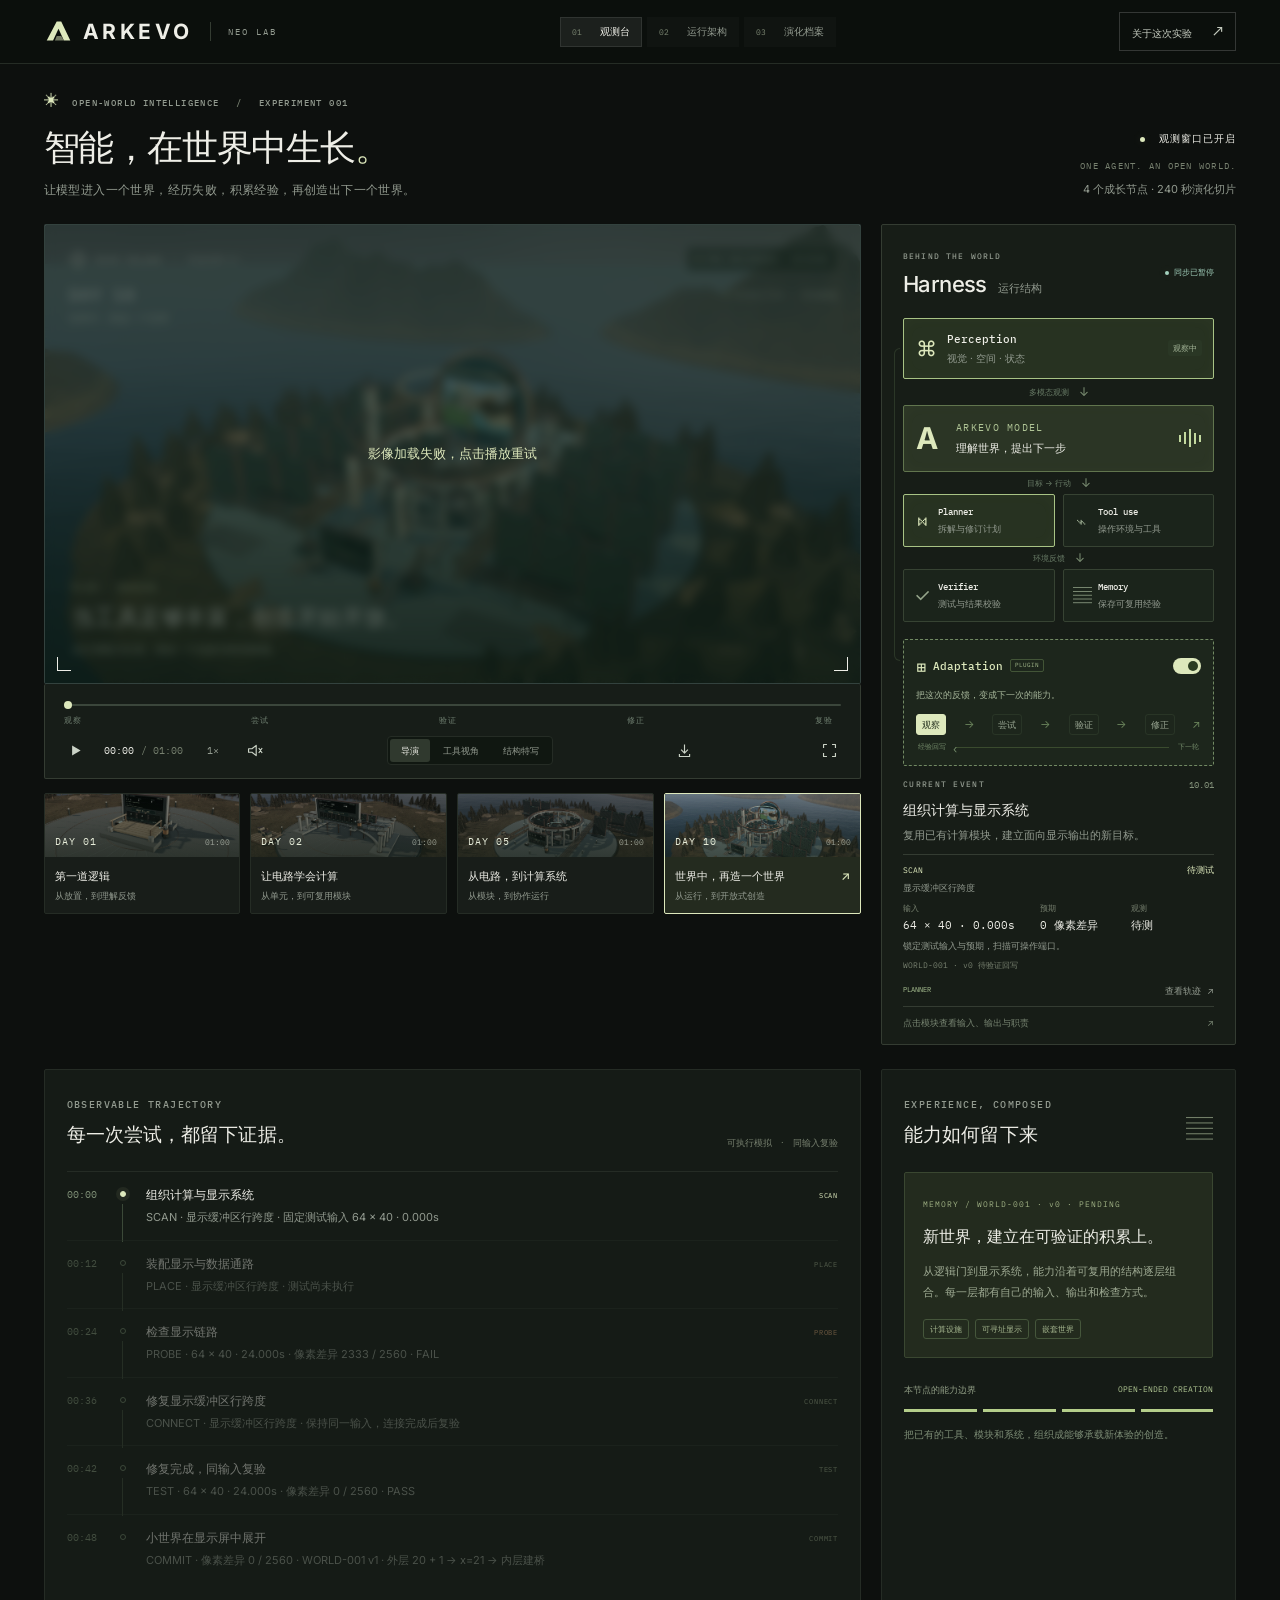
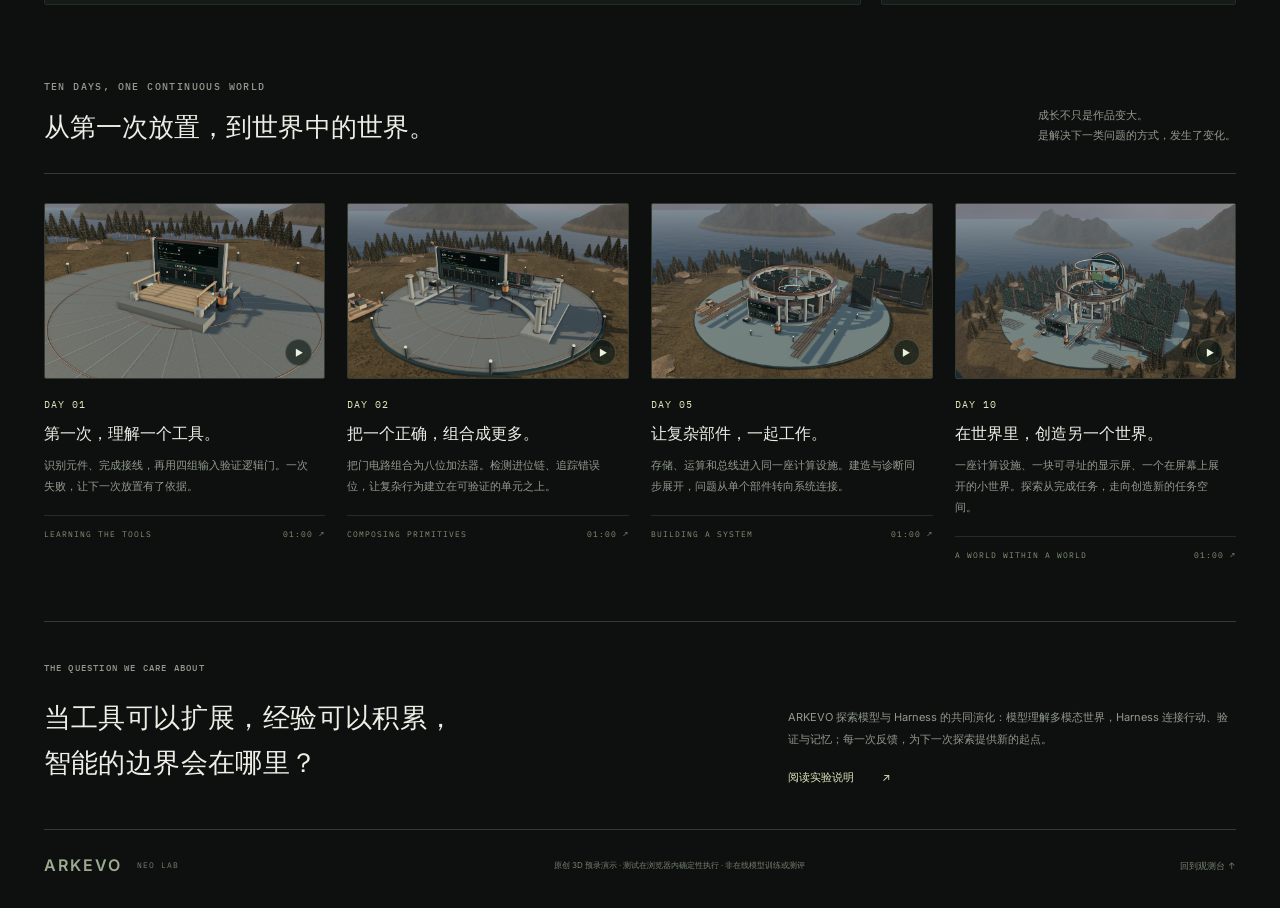
==== commit a29b8ccb: "Make open-world experiments causal and synchronize deterministic films" ====
--- a/index.html
+++ b/index.html
@@ -5,7 +5,7 @@
 <meta name="theme-color" content="#101312">
 <meta name="description" content="ARKEVO 开放世界观测台。观察一个 Agent 如何在持续的尝试、验证与经验积累中，从第一座结构走向世界中的世界。">
 <title>ARKEVO — 智能，在世界中生长</title>
-<link rel="icon" type="image/svg+xml" href="assets/mark.svg"><link rel="stylesheet" href="style.css">
+<link rel="icon" type="image/svg+xml" href="assets/mark.svg"><link rel="stylesheet" href="style.css?v=3">
 </head>
 <body>
 <header class="site-header">
@@ -33,7 +33,7 @@
 </div>
 <div class="transport">
 <div class="seek-wrap"><label class="sr-only" for="seek">播放进度</label><input id="seek" type="range" min="0" max="60" step=".1" value="0"><div class="seek-ticks"><span>观察</span><span>尝试</span><span>验证</span><span>修正</span><span>复验</span></div></div>
-<div class="control-row"><div class="playback-controls"><button id="play" class="icon-button" aria-label="暂停" title="暂停"><svg class="pause-icon" viewBox="0 0 20 20"><path d="M6 4v12M14 4v12"/></svg></button><span class="timecode"><b id="elapsed">00:00</b><span>/ 01:00</span></span><button class="speed-button" id="speed" aria-label="播放速度">1×</button><button class="icon-button muted" id="mute" aria-label="开启环境音" title="开启环境音"><svg viewBox="0 0 20 20"><path d="m3 8 4 0 5-4v12l-5-4H3zM15 7l4 6m0-6-4 6"/></svg></button></div><div class="camera-switch" role="group" aria-label="观察机位"><button class="selected" data-camera="director">导演</button><button data-camera="agent">Agent 视角</button><button data-camera="detail">结构特写</button></div><a class="icon-button download-button" id="download" href="assets/day-10.mp4" download="ARKEVO-Day-10.mp4" aria-label="下载当前影像" title="下载当前影像"><svg viewBox="0 0 20 20"><path d="M10 3v10m-4-4 4 4 4-4M4 14v3h12v-3"/></svg></a><button class="icon-button" id="fullscreen" aria-label="全屏观看" title="全屏观看"><svg viewBox="0 0 20 20"><path d="M7 3H3v4m10-4h4v4M3 13v4h4m6 0h4v-4"/></svg></button></div>
+<div class="control-row"><div class="playback-controls"><button id="play" class="icon-button" aria-label="暂停" title="暂停"><svg class="pause-icon" viewBox="0 0 20 20"><path d="M6 4v12M14 4v12"/></svg></button><span class="timecode"><b id="elapsed">00:00</b><span>/ 01:00</span></span><button class="speed-button" id="speed" aria-label="播放速度">1×</button><button class="icon-button muted" id="mute" aria-label="开启环境音" title="开启环境音"><svg viewBox="0 0 20 20"><path d="m3 8 4 0 5-4v12l-5-4H3zM15 7l4 6m0-6-4 6"/></svg></button></div><div class="camera-switch" role="group" aria-label="观察机位"><button class="selected" data-camera="director" aria-pressed="true">导演</button><button data-camera="agent" aria-pressed="false" aria-label="切换到工具工作区视角">工具视角</button><button data-camera="detail" aria-pressed="false">结构特写</button></div><a class="icon-button download-button" id="download" href="assets/day-10.mp4" download="ARKEVO-Day-10.mp4" aria-label="下载当前影像" title="下载当前影像"><svg viewBox="0 0 20 20"><path d="M10 3v10m-4-4 4 4 4-4M4 14v3h12v-3"/></svg></a><button class="icon-button" id="fullscreen" aria-label="全屏观看" title="全屏观看"><svg viewBox="0 0 20 20"><path d="M7 3H3v4m10-4h4v4M3 13v4h4m6 0h4v-4"/></svg></button></div>
 </div>
 <div class="day-selector" role="group" aria-label="选择成长节点"></div>
 </section>
@@ -50,20 +50,26 @@
 <div class="module-pair"><button class="module" data-module="verifier"><span class="module-symbol">✓</span><span><b>Verifier</b><small>测试与结果校验</small></span></button><button class="module" data-module="memory"><span class="module-symbol">▤</span><span><b>Memory</b><small>保存可复用经验</small></span></button></div>
 <div class="adaptation" id="adaptation"><div class="adaptation-top"><button data-module="adaptation" class="adaptation-name"><span>⊞</span><b>Adaptation</b><small>PLUGIN</small></button><button id="adaptToggle" class="switch" role="switch" aria-checked="true" aria-label="接入 Adaptation 模块"><span></span></button></div><p id="adaptDescription">把这次的反馈，变成下一次的能力。</p><div class="loop-track"><span data-phase="0">观察</span><i>→</i><span data-phase="1">尝试</span><i>→</i><span data-phase="2">验证</span><i>→</i><span data-phase="3">修正</span><i>↗</i></div><div class="loop-return"><span>经验回写</span><div></div><span>下一轮</span></div></div>
 </div>
-<div class="current-action"><div><span class="eyebrow">CURRENT EVENT</span><span class="mono" id="eventNumber">05.04</span></div><h3 id="actionTitle">修复结构连接</h3><p id="actionBody">将测试反馈写入方案，再验证同一处连接。</p><div class="action-foot"><span id="actionTag">ADAPTATION → PLANNER</span><button id="eventJump">查看轨迹 <span>↗</span></button></div></div>
+<div class="current-action"><div><span class="eyebrow">CURRENT EVENT</span><span class="mono" id="eventNumber">05.04</span></div><h3 id="actionTitle">修复结构连接</h3><p id="actionBody">将测试反馈写入方案，再验证同一处连接。</p><section class="experiment-evidence" id="experimentEvidence" aria-label="已执行的模拟测试证据">
+<div class="evidence-head"><span id="evidenceTool"></span><b id="evidenceResult"></b></div>
+<div class="evidence-target" id="evidenceTarget"></div>
+<dl class="evidence-values"><div><dt>输入</dt><dd id="evidenceInput"></dd></div><div><dt>预期</dt><dd id="evidenceExpected"></dd></div><div><dt>观测</dt><dd id="evidenceObserved"></dd></div></dl>
+<div class="truth-table" id="truthTable" aria-label="NAND 四组真值表" hidden></div>
+<p class="evidence-detail" id="evidenceDetail"></p><div class="evidence-memory" id="evidenceMemory"></div>
+</section><div class="action-foot"><span id="actionTag">ADAPTATION → PLANNER</span><button id="eventJump">查看轨迹 <span>↗</span></button></div></div>
 <div class="map-footnote">点击模块查看输入、输出与职责 <span>↗</span></div>
 </aside>
 </div>
 <section class="below-grid" id="trajectory">
-<div class="trajectory-panel"><div class="section-header"><div><span class="eyebrow">OBSERVABLE TRAJECTORY</span><h2>每一次尝试，都留下证据。</h2></div><span class="small-label">公开动作摘要 <span>·</span> 随影像更新</span></div><div class="event-list" id="eventList"></div></div>
+<div class="trajectory-panel"><div class="section-header"><div><span class="eyebrow">OBSERVABLE TRAJECTORY</span><h2>每一次尝试，都留下证据。</h2></div><span class="small-label">可执行模拟 <span>·</span> 同输入复验</span></div><div class="event-list" id="eventList"></div></div>
 <div class="insight-panel"><div class="section-header"><div><span class="eyebrow">EXPERIENCE, COMPOSED</span><h2>能力如何留下来</h2></div><span class="memory-mark">▤</span></div><div class="memory-card"><span class="memory-code" id="memoryCode">MEMORY / STRUCTURE-03</span><h3 id="memoryTitle">先验证连接，再扩展系统。</h3><p id="memoryBody">把局部测试通过的结构封装为模块，带入下一轮更复杂的建造。</p><div class="memory-tags" id="memoryTags"></div></div><div class="capability-scale"><div><span>本节点的能力边界</span><span class="mono" id="capabilityStage">COMPOSITION</span></div><div class="scale-segments"><i></i><i></i><i></i><i></i></div><p id="capabilityDescription">从搭建单个对象，走向组合多个相互依赖的系统。</p></div></div>
 </section>
 <section class="evolution-section" id="evolution"><div class="section-header"><div><span class="eyebrow">TEN DAYS, ONE CONTINUOUS WORLD</span><h2>从第一次放置，到世界中的世界。</h2></div><p>成长不只是作品变大。<br>是解决下一类问题的方式，发生了变化。</p></div><div class="evolution-grid" id="evolutionGrid"></div></section>
 <section class="manifesto"><span class="eyebrow">THE QUESTION WE CARE ABOUT</span><h2>当工具可以扩展，经验可以积累，<br>智能的边界会在哪里？</h2><div class="manifesto-body"><p>ARKEVO 探索模型与 Harness 的共同演化：模型理解多模态世界，Harness 连接行动、验证与记忆；每一次反馈，为下一次探索提供新的起点。</p><button id="methodOpen">阅读实验说明 <span>↗</span></button></div></section>
-<footer><a class="footer-brand" href="#observation">ARKEVO<span>NEO LAB</span></a><p>原创 3D 预录演示 · 轨迹与模块状态为演示编排 · 不作为模型实测成绩</p><a href="#observation">回到观测台 ↑</a></footer>
+<footer><a class="footer-brand" href="#observation">ARKEVO<span>NEO LAB</span></a><p>原创 3D 预录演示 · 测试在浏览器内确定性执行 · 非在线模型训练或测评</p><a href="#observation">回到观测台 ↑</a></footer>
 </main>
-<dialog id="moduleDialog"><button class="dialog-close" aria-label="关闭模块详情">×</button><span class="eyebrow" id="moduleKicker">HARNESS MODULE</span><h2 id="moduleTitle"></h2><p class="dialog-lead" id="moduleLead"></p><div class="io-columns"><section><span class="eyebrow">INPUT / 输入</span><p id="moduleInput"></p></section><section><span class="eyebrow">OUTPUT / 输出</span><p id="moduleOutput"></p></section></div><div class="module-example"><span class="eyebrow">在当前节点中</span><p id="moduleExample"></p></div><section id="circuitLab" class="circuit-lab" hidden><div class="circuit-heading"><span class="eyebrow">EXECUTABLE CIRCUIT / 可运行电路</span><span>8 BIT · NAND</span></div><p>调整输入，检查由 NAND 门组成的八位加法器。</p><div class="circuit-inputs"><label>A <input id="inputA" type="number" min="0" max="255" value="127" aria-label="电路输入 A"></label><span>+</span><label>B <input id="inputB" type="number" min="0" max="255" value="1" aria-label="电路输入 B"></label><span>=</span><output id="circuitResult">128</output></div><div class="bit-labels"><span>输出位</span><span>MSB → LSB</span></div><div class="bit-display" id="bitDisplay"></div><div class="circuit-status"><span id="carryResult">CARRY 0</span><span id="circuitCheck">✓ 门级计算与整数结果一致</span></div></section><p class="dialog-note">此处展示系统职责与可观察的执行摘要，不展示模型内部推理过程。</p></dialog>
-<dialog id="aboutDialog"><button class="dialog-close" aria-label="关闭实验说明">×</button><span class="eyebrow">ARKEVO / EXPERIMENT 001</span><h2>把成长过程，放到台前。</h2><p class="dialog-lead">一个开放世界，一项不断提高难度的创造任务，一套能够吸收反馈的运行系统。</p><div class="about-sections"><section><span>01</span><div><h3>观察什么</h3><p>从基础结构、跨越地形，到复杂建筑与嵌套世界，观察 Agent 如何运用工具，并把前一次验证留下的经验带到下一步。</p></div></section><section><span>02</span><div><h3>如何读这块屏幕</h3><p>主画面呈现任务；右侧呈现感知、规划、工具、验证和记忆如何协作。时间轴、执行事件与模块高亮共用同一播放时钟。机位可以切换，模块可以展开查看。</p></div></section><section><span>03</span><div><h3>这次演示的边界</h3><p>本页为原创 3D 场景的预录技术演示。四个“天数”是叙事节点，动作轨迹、模块状态和测试结果均为演示编排；未连接在线模型，不代表真实训练用时、测评结果或已超越人类水平。</p></div></section><section><span>04</span><div><h3>从演示走向真实实验</h3><p>正式实验需要绑定真实环境录像、工具调用日志、版本化记忆与独立评估，让每一次能力变化都能追溯到对应的操作和证据。</p></div></section></div><a class="reference-link" href="https://rsiarena.live/" target="_blank" rel="noopener noreferrer">观测形式参考：RSI Arena ↗</a><a class="reference-link" href="https://www.deepseek.com/harness/en/" target="_blank" rel="noopener noreferrer">可插拔架构参考：DeepSeek Harness ↗</a><a class="reference-link" href="https://github.com/sammyuri/minecraft" target="_blank" rel="noopener noreferrer">计算创造参考：sammyuri / Minecraft in Minecraft ↗</a></dialog>
+<dialog id="moduleDialog" aria-labelledby="moduleTitle"><button class="dialog-close" aria-label="关闭模块详情">×</button><span class="eyebrow" id="moduleKicker">HARNESS MODULE</span><h2 id="moduleTitle"></h2><p class="dialog-lead" id="moduleLead"></p><div class="io-columns"><section><span class="eyebrow">INPUT / 输入</span><p id="moduleInput"></p></section><section><span class="eyebrow">OUTPUT / 输出</span><p id="moduleOutput"></p></section></div><div class="module-example"><span class="eyebrow">在当前节点中</span><p id="moduleExample"></p></div><section id="circuitLab" class="circuit-lab" hidden><div class="circuit-heading"><span class="eyebrow">EXECUTABLE CIRCUIT / 可运行电路</span><span>8 BIT · NAND</span></div><p>调整输入，检查由 NAND 门组成的八位加法器。</p><div class="circuit-inputs"><label>A <input id="inputA" type="number" min="0" max="255" value="127" aria-label="电路输入 A"></label><span>+</span><label>B <input id="inputB" type="number" min="0" max="255" value="1" aria-label="电路输入 B"></label><span>=</span><output id="circuitResult">128</output></div><div class="bit-labels"><span>输出位</span><span>MSB → LSB</span></div><div class="bit-display" id="bitDisplay"></div><div class="circuit-status"><span id="carryResult">CARRY 0</span><span id="circuitCheck">✓ 门级计算与整数结果一致</span></div></section><p class="dialog-note">此处展示系统职责与可观察的执行摘要，不展示模型内部推理过程。</p></dialog>
+<dialog id="aboutDialog" aria-labelledby="aboutTitle"><button class="dialog-close" aria-label="关闭实验说明">×</button><span class="eyebrow">ARKEVO / EXPERIMENT 001</span><h2 id="aboutTitle">把成长过程，放到台前。</h2><p class="dialog-lead">一个开放世界，一项不断提高难度的创造任务，一套能够吸收反馈的运行系统。</p><div class="about-sections"><section><span>01</span><div><h3>观察什么</h3><p>从第一道逻辑门、八位加法器，到计算设施与嵌套世界，观察 Agent 如何运用工具，并把前一次验证留下的经验带到下一步。</p></div></section><section><span>02</span><div><h3>如何读这块屏幕</h3><p>主画面呈现任务；右侧呈现感知、规划、工具、验证和记忆如何协作。时间轴、执行事件与模块高亮共用同一播放时钟。机位可以切换，模块可以展开查看。</p></div></section><section><span>03</span><div><h3>这次演示的边界</h3><p>本页为原创 3D 场景的预录技术演示。四个“天数”是叙事节点，动作与时间由演示编排。NAND、八位加法器、RAM 写读和像素寻址测试在浏览器内实际执行；24 秒发现故障、36 秒开始修复、42 秒同输入复验、48 秒保存模拟经验版本。未连接在线模型，不代表模型训练或测评结果。</p></div></section><section><span>04</span><div><h3>从演示走向真实实验</h3><p>当前工具名和经验版本描述确定性模拟中的操作与记录。正式实验还需要在线模型工具调用日志、跨任务持久记忆与独立评估，才能判断模型能力是否发生变化。</p></div></section></div><a class="reference-link" href="https://rsiarena.live/" target="_blank" rel="noopener noreferrer">观测形式参考：RSI Arena ↗</a><a class="reference-link" href="https://www.deepseek.com/harness/en/" target="_blank" rel="noopener noreferrer">可插拔架构参考：DeepSeek Harness ↗</a><a class="reference-link" href="https://github.com/sammyuri/minecraft" target="_blank" rel="noopener noreferrer">计算创造参考：sammyuri / Minecraft in Minecraft ↗</a></dialog>
 <div class="toast" id="toast" role="status" hidden></div>
-<script type="module" src="app.js"></script>
+<script type="module" src="app.js?v=3"></script>
 </body></html>
--- a/style.css
+++ b/style.css
@@ -75,3 +75,25 @@
 
 @media(min-width:851px){.site-header{height:64px}.intro{padding-top:26px;padding-bottom:25px}.intro h1{font-size:36px;margin-top:10px;margin-bottom:10px}.intro .eyebrow{font-size:9px}.intro p{font-size:12px}.day-thumb{height:63px}.harness-panel{padding-top:18px}.module-pair .module small{font-size:9px}.current-action p{font-size:11px}.current-action h3{font-size:14px}.event-row h3{font-size:12px}.event-row p{font-size:11px}.map-footnote{font-size:9px}.panel-heading h2>span{font-size:11px}.module small{font-size:10px}.module b{font-size:11px}}
 @media(max-width:400px){.circuit-inputs{display:grid;grid-template-columns:1fr 14px 1fr;gap:8px 5px}.circuit-inputs label{gap:4px;justify-content:space-between}.circuit-inputs input{width:48px;padding:6px 3px;font-size:13px}.circuit-inputs>span:nth-of-type(2){grid-column:1;justify-self:end}.circuit-inputs output{grid-column:2/4}.circuit-status{flex-direction:column;gap:6px}.circuit-heading{flex-direction:column;gap:5px}.bit-display{gap:3px}.bit-display b{font-size:11px}.bit-display small{font-size:6px}}
+
+/* Full-window fallback keeps camera and playback controls available in embedded browsers. */
+body.theater-open{overflow:hidden}.observation-panel.theater,.observation-panel:fullscreen{position:fixed;inset:0;z-index:100;display:flex;flex-direction:column;background:#0d100c;padding:16px;overflow:hidden}.observation-panel.theater .screen,.observation-panel:fullscreen .screen{flex:1;min-height:0;aspect-ratio:auto}.observation-panel.theater .screen video,.observation-panel:fullscreen .screen video{object-fit:contain}.observation-panel.theater .transport,.observation-panel:fullscreen .transport{flex:none}.observation-panel.theater .day-selector,.observation-panel:fullscreen .day-selector{display:none}
+
+/* Compact executed evidence: the trace is data from experiments.js. */
+.experiment-evidence{border-top:1px solid var(--line);margin-top:10px;padding-top:9px;font-size:10px;min-width:0}
+.evidence-head{display:flex;justify-content:space-between;gap:10px;align-items:baseline;font:8px var(--mono);color:var(--accent)}
+.evidence-head>b{font:9px var(--sans);font-weight:500;text-align:right}
+.experiment-evidence[data-status="failed"] .evidence-head,.experiment-evidence[data-status="repairing"] .evidence-head{color:var(--orange)}
+.evidence-target{color:var(--muted);font-size:9px;margin-top:4px}
+.evidence-values{display:grid;grid-template-columns:minmax(0,1.55fr) minmax(0,1fr) minmax(0,1fr);gap:7px;margin:8px 0 6px}
+.evidence-values>div{min-width:0}.evidence-values dt{font:8px var(--sans);color:var(--dim)}
+.evidence-values dd{font:11px var(--mono);color:var(--text);margin:3px 0 0;overflow-wrap:anywhere;line-height:1.5}
+.experiment-evidence[data-status="failed"] .evidence-values>div:last-child dd,.experiment-evidence[data-status="repairing"] .evidence-values>div:last-child dd{color:var(--orange)}
+.current-action .evidence-detail{font:9px/1.65 var(--sans);min-height:0;margin:5px 0 0;color:var(--muted);overflow-wrap:anywhere}
+.evidence-memory{font:8px/1.6 var(--mono);color:var(--dim);margin-top:5px}
+.truth-table{display:flex;gap:5px;margin-top:7px;flex-wrap:wrap}.truth-table>span{font:8px var(--mono);border:1px solid var(--line);padding:3px 5px;color:var(--accent)}
+.truth-table b{font:9px var(--sans);padding-left:5px}.truth-table .fail{border-color:#e5ac7c66;color:var(--orange)}
+.event-row.current .event-kind{color:var(--accent)}.event-row.failure.current .event-kind{color:var(--orange)}
+@media(min-width:851px){.harness-panel{padding-bottom:14px}.harness-panel .current-action{padding-top:12px}.current-action>p{min-height:0}.map-footnote{margin-top:9px;padding-top:9px}}
+@media(max-width:850px){.experiment-evidence{margin-top:12px;padding-top:12px}.evidence-values dd{font-size:12px}.current-action .evidence-detail{font-size:10px}.evidence-target{font-size:10px}.evidence-memory{font-size:9px}}
+@media(min-width:851px) and (max-height:850px){.site-header{height:56px}.intro{padding-top:12px;padding-bottom:14px}.intro h1{font-size:30px;line-height:1.25;margin:6px 0}.intro .eyebrow{font-size:8px}.intro p{font-size:11px;line-height:1.5}.intro-note{gap:5px}.transport{padding-top:11px;padding-bottom:10px}.seek-wrap{margin-bottom:7px}}
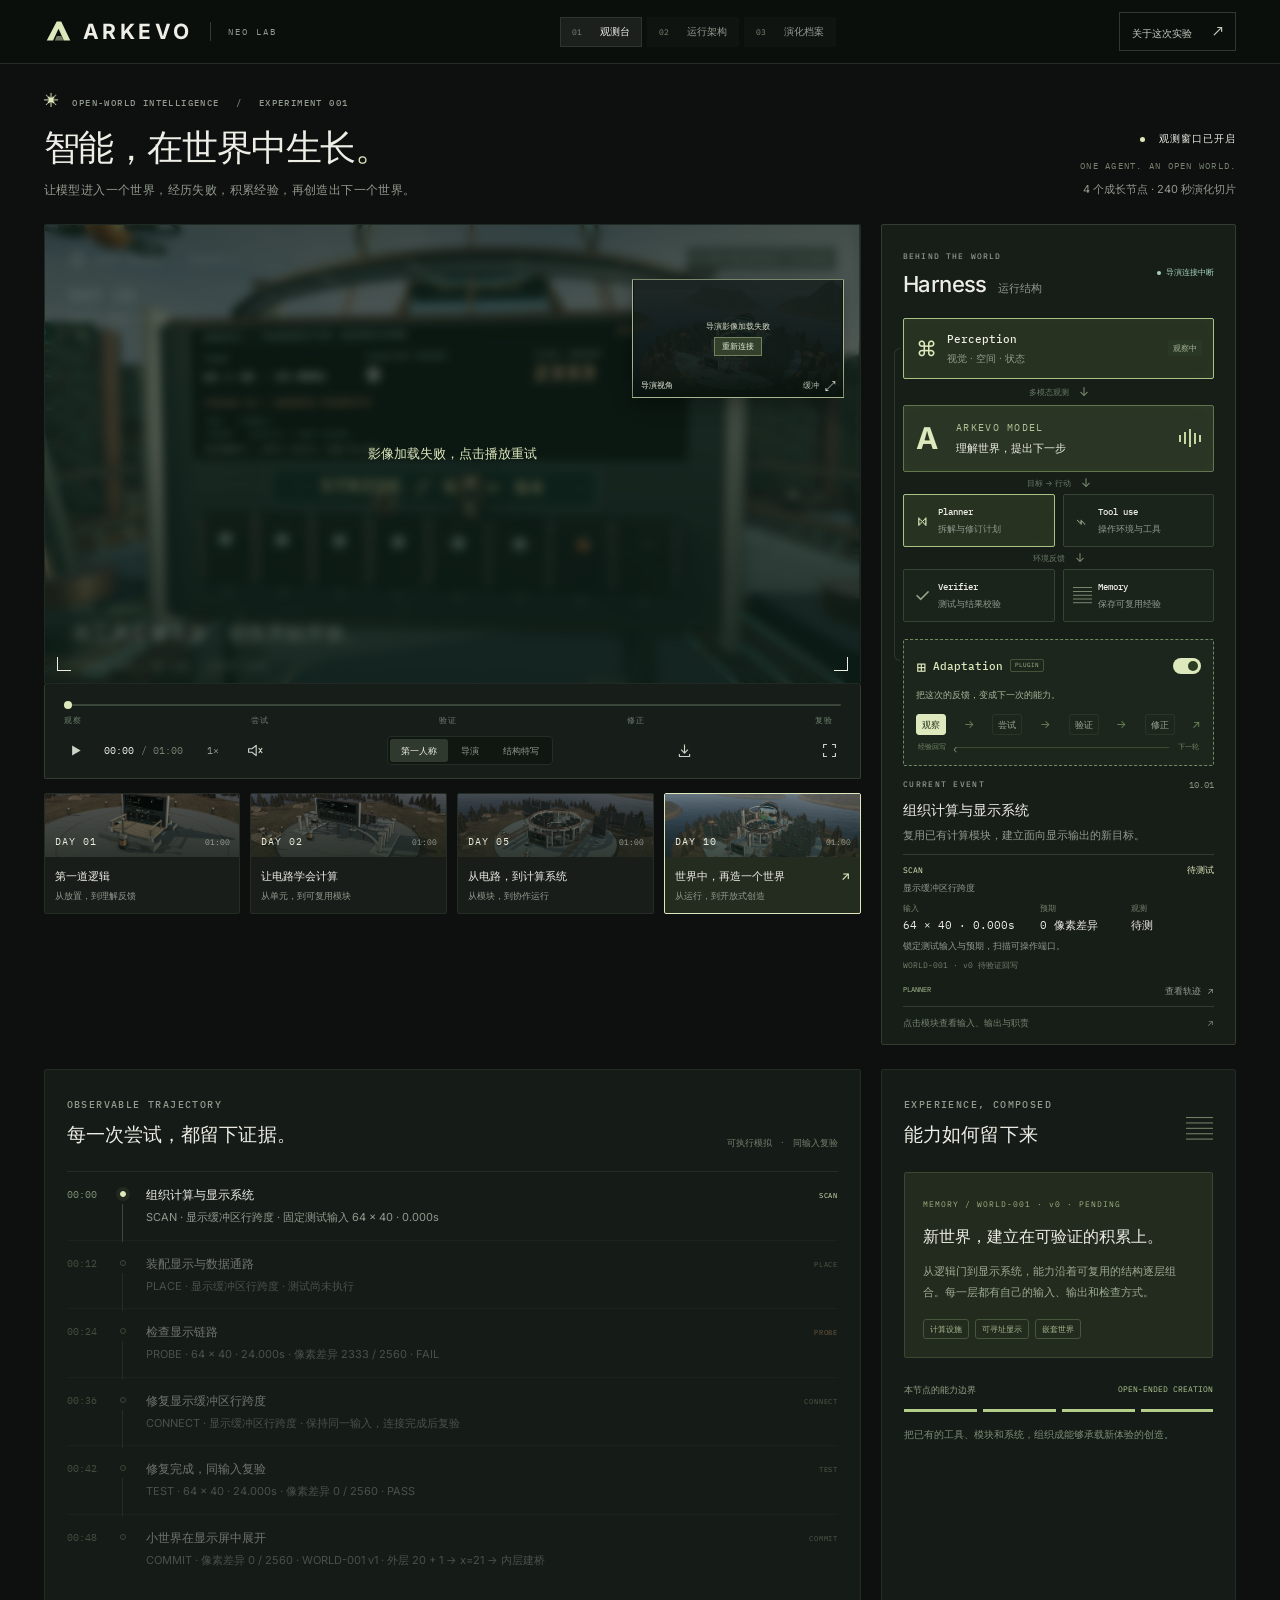
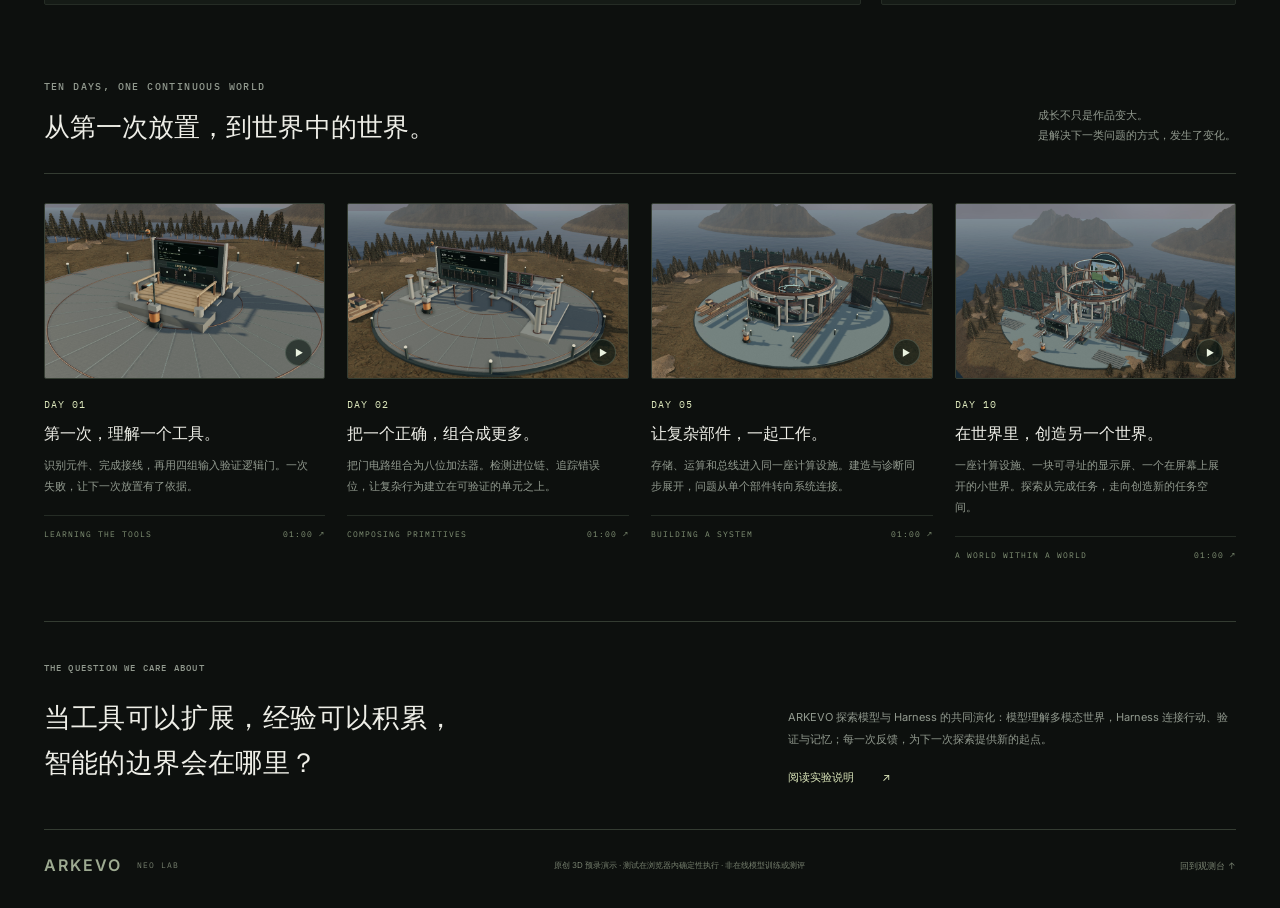
==== commit 0a1c945c: "Make agent POV primary with synchronized director picture-in-picture" ====
--- a/index.html
+++ b/index.html
@@ -5,7 +5,7 @@
 <meta name="theme-color" content="#101312">
 <meta name="description" content="ARKEVO 开放世界观测台。观察一个 Agent 如何在持续的尝试、验证与经验积累中，从第一座结构走向世界中的世界。">
 <title>ARKEVO — 智能，在世界中生长</title>
-<link rel="icon" type="image/svg+xml" href="assets/mark.svg"><link rel="stylesheet" href="style.css?v=3">
+<link rel="icon" type="image/svg+xml" href="assets/mark.svg"><link rel="stylesheet" href="style.css?v=4">
 </head>
 <body>
 <header class="site-header">
@@ -20,20 +20,22 @@
 </section>
 <div class="workspace">
 <section class="observation-panel" aria-label="开放世界影像">
-<div class="screen" id="screen">
-<video id="worldVideo" playsinline muted preload="auto" poster="assets/day-5.jpg" aria-label="开放世界预录演示视频"></video>
+<div class="screen" id="screen" data-view="agent">
+<div class="camera-feed" id="agentFeed"><video id="worldVideo" playsinline muted preload="auto" poster="assets/pov-day-10.jpg" aria-label="Agent 第一人称观测影像"></video></div>
+<div class="camera-feed" id="directorFeed"><video id="directorVideo" playsinline muted preload="auto" poster="assets/day-10.jpg" aria-label="同步导演视角影像"></video><div class="camera-state" id="directorState" role="status"><span id="directorStateText">导演画面缓冲中</span><button id="retryDirector" hidden>重新连接</button></div></div>
+<button id="insetSwap" class="inset-control" aria-label="将导演视角切换为主画面" title="交换主副视角"><span id="insetName">导演视角</span><span class="inset-clock" id="insetTime">00:00</span><span class="inset-swap-icon" aria-hidden="true">⤢</span></button>
 <canvas id="worldCanvas" aria-label="与影像同步的三维观察视角"></canvas>
 <div class="screen-vignette"></div>
 <div class="screen-top"><span class="world-label"><span class="coordinate-mark">⌖</span> ECHO ISLAND <span>开放世界 01</span></span><span class="replay-label"><i></i> PRE-RECORDED <b>演示影像</b></span></div>
 <div class="screen-day"><span class="mono" id="screenDay">DAY 05</span><span id="screenTitle">让结构成为系统</span></div>
-<div class="camera-label"><span class="camera-dot"></span><span id="cameraName">DIRECTOR / 导演视角</span></div>
+<div class="camera-label"><span class="camera-dot"></span><span id="cameraName">AGENT POV / 第一人称</span><span class="frame-number" id="frameNumber">FRAME 0000</span></div>
 <div class="world-caption"><span class="caption-kicker" id="captionKicker">VERIFY · 结构验证</span><strong id="captionTitle">从单体建筑，到协同运作的整体。</strong><span class="caption-body" id="captionBody">闭环的价值，体现在下一次尝试里。</span></div>
 <div class="recording-state" id="mediaState" role="status" hidden></div>
 <div class="screen-corner c1"></div><div class="screen-corner c2"></div>
 </div>
 <div class="transport">
 <div class="seek-wrap"><label class="sr-only" for="seek">播放进度</label><input id="seek" type="range" min="0" max="60" step=".1" value="0"><div class="seek-ticks"><span>观察</span><span>尝试</span><span>验证</span><span>修正</span><span>复验</span></div></div>
-<div class="control-row"><div class="playback-controls"><button id="play" class="icon-button" aria-label="暂停" title="暂停"><svg class="pause-icon" viewBox="0 0 20 20"><path d="M6 4v12M14 4v12"/></svg></button><span class="timecode"><b id="elapsed">00:00</b><span>/ 01:00</span></span><button class="speed-button" id="speed" aria-label="播放速度">1×</button><button class="icon-button muted" id="mute" aria-label="开启环境音" title="开启环境音"><svg viewBox="0 0 20 20"><path d="m3 8 4 0 5-4v12l-5-4H3zM15 7l4 6m0-6-4 6"/></svg></button></div><div class="camera-switch" role="group" aria-label="观察机位"><button class="selected" data-camera="director" aria-pressed="true">导演</button><button data-camera="agent" aria-pressed="false" aria-label="切换到工具工作区视角">工具视角</button><button data-camera="detail" aria-pressed="false">结构特写</button></div><a class="icon-button download-button" id="download" href="assets/day-10.mp4" download="ARKEVO-Day-10.mp4" aria-label="下载当前影像" title="下载当前影像"><svg viewBox="0 0 20 20"><path d="M10 3v10m-4-4 4 4 4-4M4 14v3h12v-3"/></svg></a><button class="icon-button" id="fullscreen" aria-label="全屏观看" title="全屏观看"><svg viewBox="0 0 20 20"><path d="M7 3H3v4m10-4h4v4M3 13v4h4m6 0h4v-4"/></svg></button></div>
+<div class="control-row"><div class="playback-controls"><button id="play" class="icon-button" aria-label="暂停" title="暂停"><svg class="pause-icon" viewBox="0 0 20 20"><path d="M6 4v12M14 4v12"/></svg></button><span class="timecode"><b id="elapsed">00:00</b><span>/ 01:00</span></span><button class="speed-button" id="speed" aria-label="播放速度">1×</button><button class="icon-button muted" id="mute" aria-label="开启环境音" title="开启环境音"><svg viewBox="0 0 20 20"><path d="m3 8 4 0 5-4v12l-5-4H3zM15 7l4 6m0-6-4 6"/></svg></button></div><div class="camera-switch" role="group" aria-label="观察机位"><button class="selected" data-camera="agent" aria-pressed="true">第一人称</button><button data-camera="director" aria-pressed="false">导演</button><button data-camera="detail" aria-pressed="false">结构特写</button></div><a class="icon-button download-button" id="download" href="assets/day-10.mp4" download="ARKEVO-Day-10.mp4" aria-label="下载当前影像" title="下载当前影像"><svg viewBox="0 0 20 20"><path d="M10 3v10m-4-4 4 4 4-4M4 14v3h12v-3"/></svg></a><button class="icon-button" id="fullscreen" aria-label="全屏观看" title="全屏观看"><svg viewBox="0 0 20 20"><path d="M7 3H3v4m10-4h4v4M3 13v4h4m6 0h4v-4"/></svg></button></div>
 </div>
 <div class="day-selector" role="group" aria-label="选择成长节点"></div>
 </section>
@@ -69,7 +71,7 @@
 <footer><a class="footer-brand" href="#observation">ARKEVO<span>NEO LAB</span></a><p>原创 3D 预录演示 · 测试在浏览器内确定性执行 · 非在线模型训练或测评</p><a href="#observation">回到观测台 ↑</a></footer>
 </main>
 <dialog id="moduleDialog" aria-labelledby="moduleTitle"><button class="dialog-close" aria-label="关闭模块详情">×</button><span class="eyebrow" id="moduleKicker">HARNESS MODULE</span><h2 id="moduleTitle"></h2><p class="dialog-lead" id="moduleLead"></p><div class="io-columns"><section><span class="eyebrow">INPUT / 输入</span><p id="moduleInput"></p></section><section><span class="eyebrow">OUTPUT / 输出</span><p id="moduleOutput"></p></section></div><div class="module-example"><span class="eyebrow">在当前节点中</span><p id="moduleExample"></p></div><section id="circuitLab" class="circuit-lab" hidden><div class="circuit-heading"><span class="eyebrow">EXECUTABLE CIRCUIT / 可运行电路</span><span>8 BIT · NAND</span></div><p>调整输入，检查由 NAND 门组成的八位加法器。</p><div class="circuit-inputs"><label>A <input id="inputA" type="number" min="0" max="255" value="127" aria-label="电路输入 A"></label><span>+</span><label>B <input id="inputB" type="number" min="0" max="255" value="1" aria-label="电路输入 B"></label><span>=</span><output id="circuitResult">128</output></div><div class="bit-labels"><span>输出位</span><span>MSB → LSB</span></div><div class="bit-display" id="bitDisplay"></div><div class="circuit-status"><span id="carryResult">CARRY 0</span><span id="circuitCheck">✓ 门级计算与整数结果一致</span></div></section><p class="dialog-note">此处展示系统职责与可观察的执行摘要，不展示模型内部推理过程。</p></dialog>
-<dialog id="aboutDialog" aria-labelledby="aboutTitle"><button class="dialog-close" aria-label="关闭实验说明">×</button><span class="eyebrow">ARKEVO / EXPERIMENT 001</span><h2 id="aboutTitle">把成长过程，放到台前。</h2><p class="dialog-lead">一个开放世界，一项不断提高难度的创造任务，一套能够吸收反馈的运行系统。</p><div class="about-sections"><section><span>01</span><div><h3>观察什么</h3><p>从第一道逻辑门、八位加法器，到计算设施与嵌套世界，观察 Agent 如何运用工具，并把前一次验证留下的经验带到下一步。</p></div></section><section><span>02</span><div><h3>如何读这块屏幕</h3><p>主画面呈现任务；右侧呈现感知、规划、工具、验证和记忆如何协作。时间轴、执行事件与模块高亮共用同一播放时钟。机位可以切换，模块可以展开查看。</p></div></section><section><span>03</span><div><h3>这次演示的边界</h3><p>本页为原创 3D 场景的预录技术演示。四个“天数”是叙事节点，动作与时间由演示编排。NAND、八位加法器、RAM 写读和像素寻址测试在浏览器内实际执行；24 秒发现故障、36 秒开始修复、42 秒同输入复验、48 秒保存模拟经验版本。未连接在线模型，不代表模型训练或测评结果。</p></div></section><section><span>04</span><div><h3>从演示走向真实实验</h3><p>当前工具名和经验版本描述确定性模拟中的操作与记录。正式实验还需要在线模型工具调用日志、跨任务持久记忆与独立评估，才能判断模型能力是否发生变化。</p></div></section></div><a class="reference-link" href="https://rsiarena.live/" target="_blank" rel="noopener noreferrer">观测形式参考：RSI Arena ↗</a><a class="reference-link" href="https://www.deepseek.com/harness/en/" target="_blank" rel="noopener noreferrer">可插拔架构参考：DeepSeek Harness ↗</a><a class="reference-link" href="https://github.com/sammyuri/minecraft" target="_blank" rel="noopener noreferrer">计算创造参考：sammyuri / Minecraft in Minecraft ↗</a></dialog>
+<dialog id="aboutDialog" aria-labelledby="aboutTitle"><button class="dialog-close" aria-label="关闭实验说明">×</button><span class="eyebrow">ARKEVO / EXPERIMENT 001</span><h2 id="aboutTitle">把成长过程，放到台前。</h2><p class="dialog-lead">一个开放世界，一项不断提高难度的创造任务，一套能够吸收反馈的运行系统。</p><div class="about-sections"><section><span>01</span><div><h3>观察什么</h3><p>从第一道逻辑门、八位加法器，到计算设施与嵌套世界，观察 Agent 如何运用工具，并把前一次验证留下的经验带到下一步。</p></div></section><section><span>02</span><div><h3>如何读这块屏幕</h3><p>主画面默认呈现 Agent 光学传感器的第一人称观测帧；小窗展示同步导演视角，用来理解它所处的环境。点击小窗可交换主副画面。两路影像、执行事件与模块高亮共用一条时间轴。</p></div></section><section><span>03</span><div><h3>这次演示的边界</h3><p>本页为原创 3D 场景的预录技术演示，第一人称画面模拟模型的视觉输入。四个“天数”是叙事节点，动作与时间由演示编排。NAND、八位加法器、RAM 写读和像素寻址测试在浏览器内实际执行；24 秒发现故障、36 秒开始修复、42 秒同输入复验、48 秒保存模拟经验版本。未连接在线模型，不代表模型训练或测评结果。</p></div></section><section><span>04</span><div><h3>从演示走向真实实验</h3><p>当前工具名和经验版本描述确定性模拟中的操作与记录。正式实验还需要在线模型工具调用日志、跨任务持久记忆与独立评估，才能判断模型能力是否发生变化。</p></div></section></div><a class="reference-link" href="https://rsiarena.live/" target="_blank" rel="noopener noreferrer">观测形式参考：RSI Arena ↗</a><a class="reference-link" href="https://www.deepseek.com/harness/en/" target="_blank" rel="noopener noreferrer">可插拔架构参考：DeepSeek Harness ↗</a><a class="reference-link" href="https://github.com/sammyuri/minecraft" target="_blank" rel="noopener noreferrer">计算创造参考：sammyuri / Minecraft in Minecraft ↗</a></dialog>
 <div class="toast" id="toast" role="status" hidden></div>
-<script type="module" src="app.js?v=3"></script>
+<script type="module" src="app.js?v=4"></script>
 </body></html>
--- a/style.css
+++ b/style.css
@@ -97,3 +97,20 @@
 @media(min-width:851px){.harness-panel{padding-bottom:14px}.harness-panel .current-action{padding-top:12px}.current-action>p{min-height:0}.map-footnote{margin-top:9px;padding-top:9px}}
 @media(max-width:850px){.experiment-evidence{margin-top:12px;padding-top:12px}.evidence-values dd{font-size:12px}.current-action .evidence-detail{font-size:10px}.evidence-target{font-size:10px}.evidence-memory{font-size:9px}}
 @media(min-width:851px) and (max-height:850px){.site-header{height:56px}.intro{padding-top:12px;padding-bottom:14px}.intro h1{font-size:30px;line-height:1.25;margin:6px 0}.intro .eyebrow{font-size:8px}.intro p{font-size:11px;line-height:1.5}.intro-note{gap:5px}.transport{padding-top:11px;padding-bottom:10px}.seek-wrap{margin-bottom:7px}}
+
+/* Agent observation is primary; the external camera stays visible on the same clock. */
+.screen{--inset-w:26%;--inset-top:54px;--inset-right:16px;aspect-ratio:16/9;background:#101812}
+.camera-feed{position:absolute;inset:0;overflow:hidden;background:#101812}
+.screen .camera-feed video{object-fit:contain}
+.screen[data-view="agent"] #directorFeed,.screen[data-view="detail"] #directorFeed,.screen[data-view="director"] #agentFeed{inset:auto;top:var(--inset-top);right:var(--inset-right);width:var(--inset-w);height:auto;aspect-ratio:16/9;z-index:5;border:1px solid #dce8bc80;box-shadow:0 5px 20px #0005}
+.screen[data-view="detail"] #agentFeed{visibility:hidden}
+.inset-control{position:absolute;top:var(--inset-top);right:var(--inset-right);width:var(--inset-w);aspect-ratio:16/9;z-index:6;padding:0;border:1px solid #dce8bc80;text-align:left;display:flex;align-items:flex-end;gap:5px;background:linear-gradient(0deg,#07120dd9,transparent 29%);color:#e6ecdd}
+.inset-control>span{font:8px var(--mono);margin-bottom:6px}.inset-control>#insetName{margin-left:8px;font-family:var(--sans)}.inset-clock{margin-left:auto;color:#bac5b0}.inset-control .inset-swap-icon{font-size:12px;margin-right:7px;margin-bottom:3px}.inset-control:hover{border-color:var(--accent)}
+.screen .camera-label{top:auto;bottom:11px;left:24px;right:auto;font-size:8px;color:#e9eedc}.frame-number{border-left:1px solid #d9e3c644;margin-left:4px;padding-left:9px;color:#c3d0ba}
+.screen .world-caption{bottom:34px;gap:5px}.screen .caption-body{display:none}.screen .world-caption strong{font-size:19px}.screen .caption-kicker{font-size:7px}
+.observation-panel.theater .screen,.observation-panel:fullscreen .screen{--inset-w:24%;--inset-top:58px;--inset-right:22px}
+@media(min-width:1550px){.screen .world-caption strong{font-size:25px}.screen .world-caption{bottom:39px}.screen .camera-label{left:32px;bottom:15px}.inset-control>span{font-size:10px;margin-bottom:8px}.inset-control .inset-swap-icon{font-size:16px}}
+@media(max-width:850px){.screen{--inset-top:52px;--inset-right:12px}.screen .world-caption strong{font-size:20px}}
+@media(max-width:540px){.screen{aspect-ratio:16/9;--inset-w:25%;--inset-top:36px;--inset-right:9px}.screen .screen-top{top:8px;left:10px;right:9px}.screen .world-label{font-size:6px}.screen .screen-day{top:32px;left:11px}.screen .screen-day>.mono{font-size:10px}.screen .screen-day>span:last-child{display:none}.screen .world-caption{bottom:23px;left:11px;right:9px}.screen .world-caption strong{font-size:11px;line-height:1.4}.screen .caption-kicker{display:none}.screen .camera-label{bottom:7px;left:11px;font-size:6px;gap:4px}.frame-number{padding-left:5px;margin-left:0;font-size:5px}.inset-control>span{font-size:6px;margin-bottom:4px}.inset-control>#insetName{margin-left:4px}.inset-control .inset-clock{display:none}.inset-control .inset-swap-icon{font-size:9px;margin-left:auto;margin-right:4px;margin-bottom:2px}.screen .c1,.screen .c2{display:none}.observation-panel.theater .screen,.observation-panel:fullscreen .screen{--inset-w:27%;--inset-top:40px;--inset-right:10px}}
+
+.camera-state{position:absolute;inset:0;z-index:2;display:flex;flex-direction:column;align-items:center;justify-content:center;gap:12px;background:#0d1713dd;color:#d4dec9;font:11px var(--sans);padding:8px;text-align:center}.camera-state[hidden]{display:none}.camera-state button{border:1px solid #b8ce9277;padding:6px 12px;background:#33412c;color:#e5eddb;font:10px var(--sans)}.screen[data-view="agent"] .camera-state,.screen[data-view="detail"] .camera-state{font-size:8px;gap:5px}.screen[data-view="agent"] .camera-state button,.screen[data-view="detail"] .camera-state button{font-size:8px;padding:3px 7px}@media(max-width:540px){.screen[data-view="agent"] .camera-state,.screen[data-view="detail"] .camera-state{font-size:6px;padding:3px;gap:3px}.screen[data-view="agent"] .camera-state button,.screen[data-view="detail"] .camera-state button{font-size:6px;padding:1px 4px}}
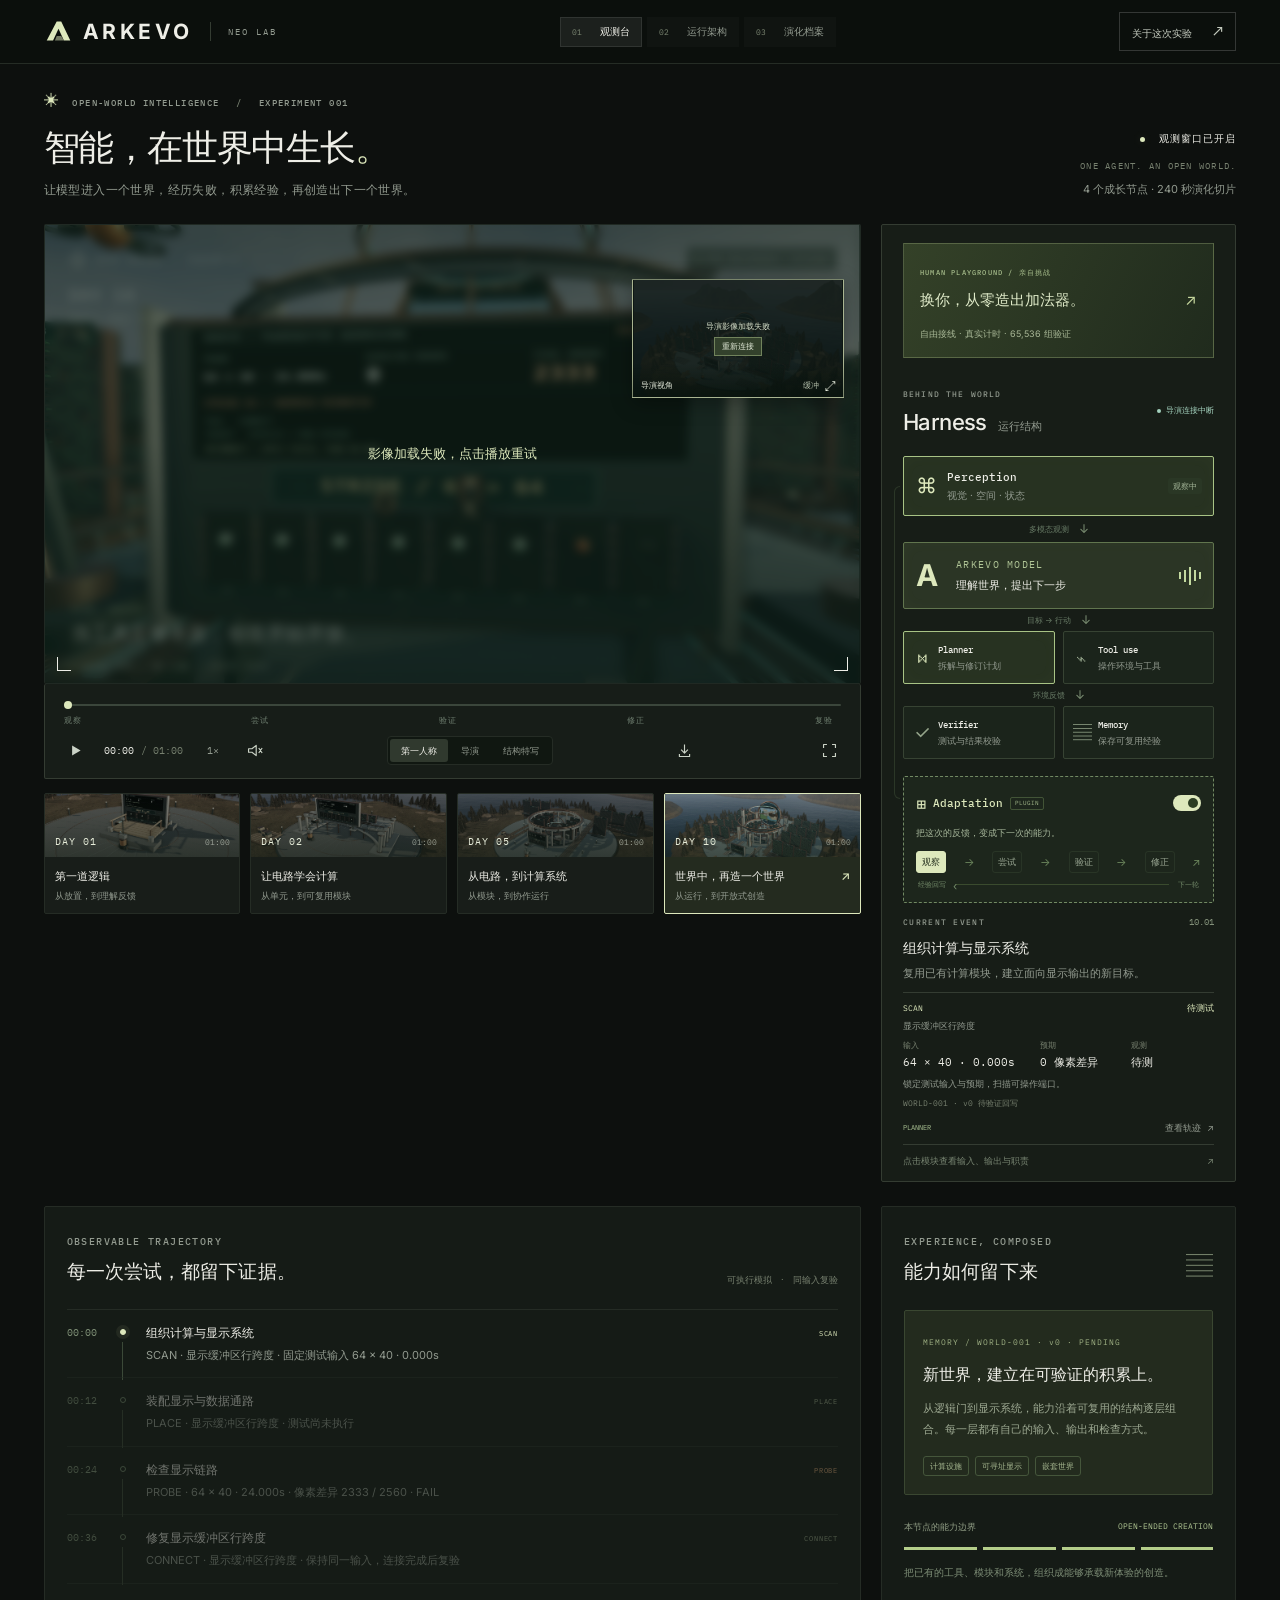
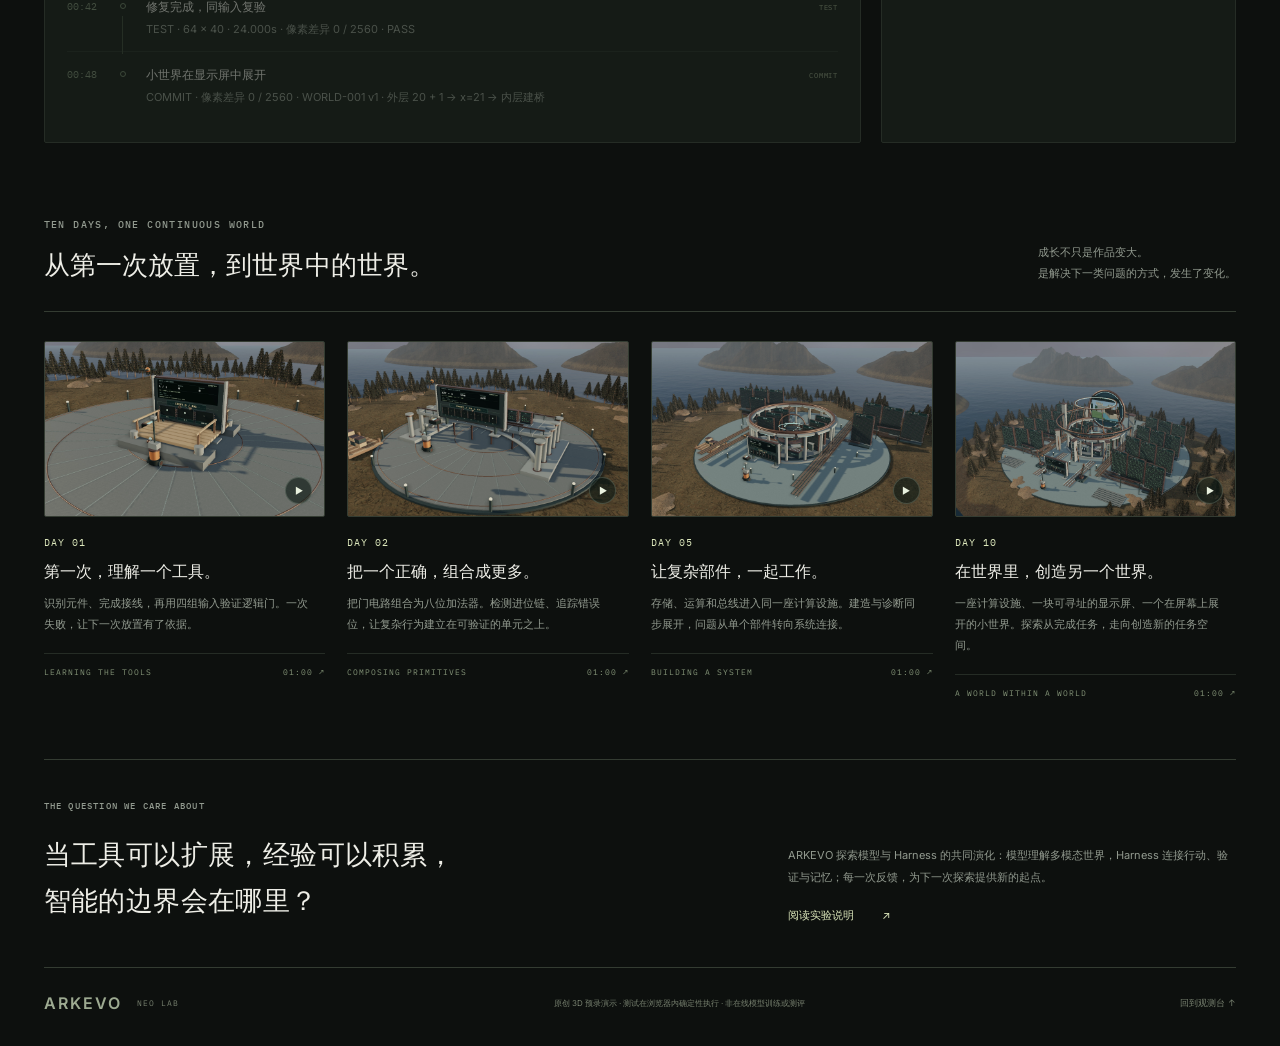
==== commit 3cc46455: "Add playable human circuit challenge with real verification and progress records" ====
--- a/index.html
+++ b/index.html
@@ -5,7 +5,7 @@
 <meta name="theme-color" content="#101312">
 <meta name="description" content="ARKEVO 开放世界观测台。观察一个 Agent 如何在持续的尝试、验证与经验积累中，从第一座结构走向世界中的世界。">
 <title>ARKEVO — 智能，在世界中生长</title>
-<link rel="icon" type="image/svg+xml" href="assets/mark.svg"><link rel="stylesheet" href="style.css?v=4">
+<link rel="icon" type="image/svg+xml" href="assets/mark.svg"><link rel="stylesheet" href="style.css?v=5">
 </head>
 <body>
 <header class="site-header">
@@ -40,6 +40,7 @@
 <div class="day-selector" role="group" aria-label="选择成长节点"></div>
 </section>
 <aside class="harness-panel" id="system">
+<a class="human-entry" href="challenge.html"><span class="eyebrow">HUMAN PLAYGROUND / 亲自挑战</span><strong>换你，从零造出加法器。 <span>↗</span></strong><small>自由接线 · 真实计时 · 65,536 组验证</small></a>
 <div class="panel-heading"><div><span class="eyebrow">BEHIND THE WORLD</span><h2>Harness <span>运行结构</span></h2></div><span class="sync-tag"><i></i><span id="syncText">画面同步</span></span></div>
 <div class="harness-map" id="harnessMap">
 <div class="map-rail"></div>
@@ -73,5 +74,5 @@
 <dialog id="moduleDialog" aria-labelledby="moduleTitle"><button class="dialog-close" aria-label="关闭模块详情">×</button><span class="eyebrow" id="moduleKicker">HARNESS MODULE</span><h2 id="moduleTitle"></h2><p class="dialog-lead" id="moduleLead"></p><div class="io-columns"><section><span class="eyebrow">INPUT / 输入</span><p id="moduleInput"></p></section><section><span class="eyebrow">OUTPUT / 输出</span><p id="moduleOutput"></p></section></div><div class="module-example"><span class="eyebrow">在当前节点中</span><p id="moduleExample"></p></div><section id="circuitLab" class="circuit-lab" hidden><div class="circuit-heading"><span class="eyebrow">EXECUTABLE CIRCUIT / 可运行电路</span><span>8 BIT · NAND</span></div><p>调整输入，检查由 NAND 门组成的八位加法器。</p><div class="circuit-inputs"><label>A <input id="inputA" type="number" min="0" max="255" value="127" aria-label="电路输入 A"></label><span>+</span><label>B <input id="inputB" type="number" min="0" max="255" value="1" aria-label="电路输入 B"></label><span>=</span><output id="circuitResult">128</output></div><div class="bit-labels"><span>输出位</span><span>MSB → LSB</span></div><div class="bit-display" id="bitDisplay"></div><div class="circuit-status"><span id="carryResult">CARRY 0</span><span id="circuitCheck">✓ 门级计算与整数结果一致</span></div></section><p class="dialog-note">此处展示系统职责与可观察的执行摘要，不展示模型内部推理过程。</p></dialog>
 <dialog id="aboutDialog" aria-labelledby="aboutTitle"><button class="dialog-close" aria-label="关闭实验说明">×</button><span class="eyebrow">ARKEVO / EXPERIMENT 001</span><h2 id="aboutTitle">把成长过程，放到台前。</h2><p class="dialog-lead">一个开放世界，一项不断提高难度的创造任务，一套能够吸收反馈的运行系统。</p><div class="about-sections"><section><span>01</span><div><h3>观察什么</h3><p>从第一道逻辑门、八位加法器，到计算设施与嵌套世界，观察 Agent 如何运用工具，并把前一次验证留下的经验带到下一步。</p></div></section><section><span>02</span><div><h3>如何读这块屏幕</h3><p>主画面默认呈现 Agent 光学传感器的第一人称观测帧；小窗展示同步导演视角，用来理解它所处的环境。点击小窗可交换主副画面。两路影像、执行事件与模块高亮共用一条时间轴。</p></div></section><section><span>03</span><div><h3>这次演示的边界</h3><p>本页为原创 3D 场景的预录技术演示，第一人称画面模拟模型的视觉输入。四个“天数”是叙事节点，动作与时间由演示编排。NAND、八位加法器、RAM 写读和像素寻址测试在浏览器内实际执行；24 秒发现故障、36 秒开始修复、42 秒同输入复验、48 秒保存模拟经验版本。未连接在线模型，不代表模型训练或测评结果。</p></div></section><section><span>04</span><div><h3>从演示走向真实实验</h3><p>当前工具名和经验版本描述确定性模拟中的操作与记录。正式实验还需要在线模型工具调用日志、跨任务持久记忆与独立评估，才能判断模型能力是否发生变化。</p></div></section></div><a class="reference-link" href="https://rsiarena.live/" target="_blank" rel="noopener noreferrer">观测形式参考：RSI Arena ↗</a><a class="reference-link" href="https://www.deepseek.com/harness/en/" target="_blank" rel="noopener noreferrer">可插拔架构参考：DeepSeek Harness ↗</a><a class="reference-link" href="https://github.com/sammyuri/minecraft" target="_blank" rel="noopener noreferrer">计算创造参考：sammyuri / Minecraft in Minecraft ↗</a></dialog>
 <div class="toast" id="toast" role="status" hidden></div>
-<script type="module" src="app.js?v=4"></script>
+<script type="module" src="app.js?v=5"></script>
 </body></html>
--- a/style.css
+++ b/style.css
@@ -114,3 +114,7 @@
 @media(max-width:540px){.screen{aspect-ratio:16/9;--inset-w:25%;--inset-top:36px;--inset-right:9px}.screen .screen-top{top:8px;left:10px;right:9px}.screen .world-label{font-size:6px}.screen .screen-day{top:32px;left:11px}.screen .screen-day>.mono{font-size:10px}.screen .screen-day>span:last-child{display:none}.screen .world-caption{bottom:23px;left:11px;right:9px}.screen .world-caption strong{font-size:11px;line-height:1.4}.screen .caption-kicker{display:none}.screen .camera-label{bottom:7px;left:11px;font-size:6px;gap:4px}.frame-number{padding-left:5px;margin-left:0;font-size:5px}.inset-control>span{font-size:6px;margin-bottom:4px}.inset-control>#insetName{margin-left:4px}.inset-control .inset-clock{display:none}.inset-control .inset-swap-icon{font-size:9px;margin-left:auto;margin-right:4px;margin-bottom:2px}.screen .c1,.screen .c2{display:none}.observation-panel.theater .screen,.observation-panel:fullscreen .screen{--inset-w:27%;--inset-top:40px;--inset-right:10px}}
 
 .camera-state{position:absolute;inset:0;z-index:2;display:flex;flex-direction:column;align-items:center;justify-content:center;gap:12px;background:#0d1713dd;color:#d4dec9;font:11px var(--sans);padding:8px;text-align:center}.camera-state[hidden]{display:none}.camera-state button{border:1px solid #b8ce9277;padding:6px 12px;background:#33412c;color:#e5eddb;font:10px var(--sans)}.screen[data-view="agent"] .camera-state,.screen[data-view="detail"] .camera-state{font-size:8px;gap:5px}.screen[data-view="agent"] .camera-state button,.screen[data-view="detail"] .camera-state button{font-size:8px;padding:3px 7px}@media(max-width:540px){.screen[data-view="agent"] .camera-state,.screen[data-view="detail"] .camera-state{font-size:6px;padding:3px;gap:3px}.screen[data-view="agent"] .camera-state button,.screen[data-view="detail"] .camera-state button{font-size:6px;padding:1px 4px}}
+
+.human-entry{display:block;width:100%;padding:15px 16px;border:1px solid #93a67366;background:linear-gradient(115deg,#344128,#202b1d);margin-bottom:23px;color:#e0ebc9}.human-entry .eyebrow{font-size:7px;letter-spacing:1.2px;color:#a7bd8c}.human-entry strong{display:flex;justify-content:space-between;gap:10px;font-size:15px;font-weight:400;margin:9px 0}.human-entry strong>span{color:#c7d89e}.human-entry small{font-size:9px;color:#a9b897}.human-entry:hover{border-color:#c4d69f;background:#35432a}@media(max-width:850px){.human-entry{grid-column:1/-1}}
+
+@media(min-width:541px) and (max-width:850px){.harness-panel .human-entry{grid-row:1}.harness-panel .panel-heading{grid-row:2}.harness-panel .harness-map{grid-row:3/5}}
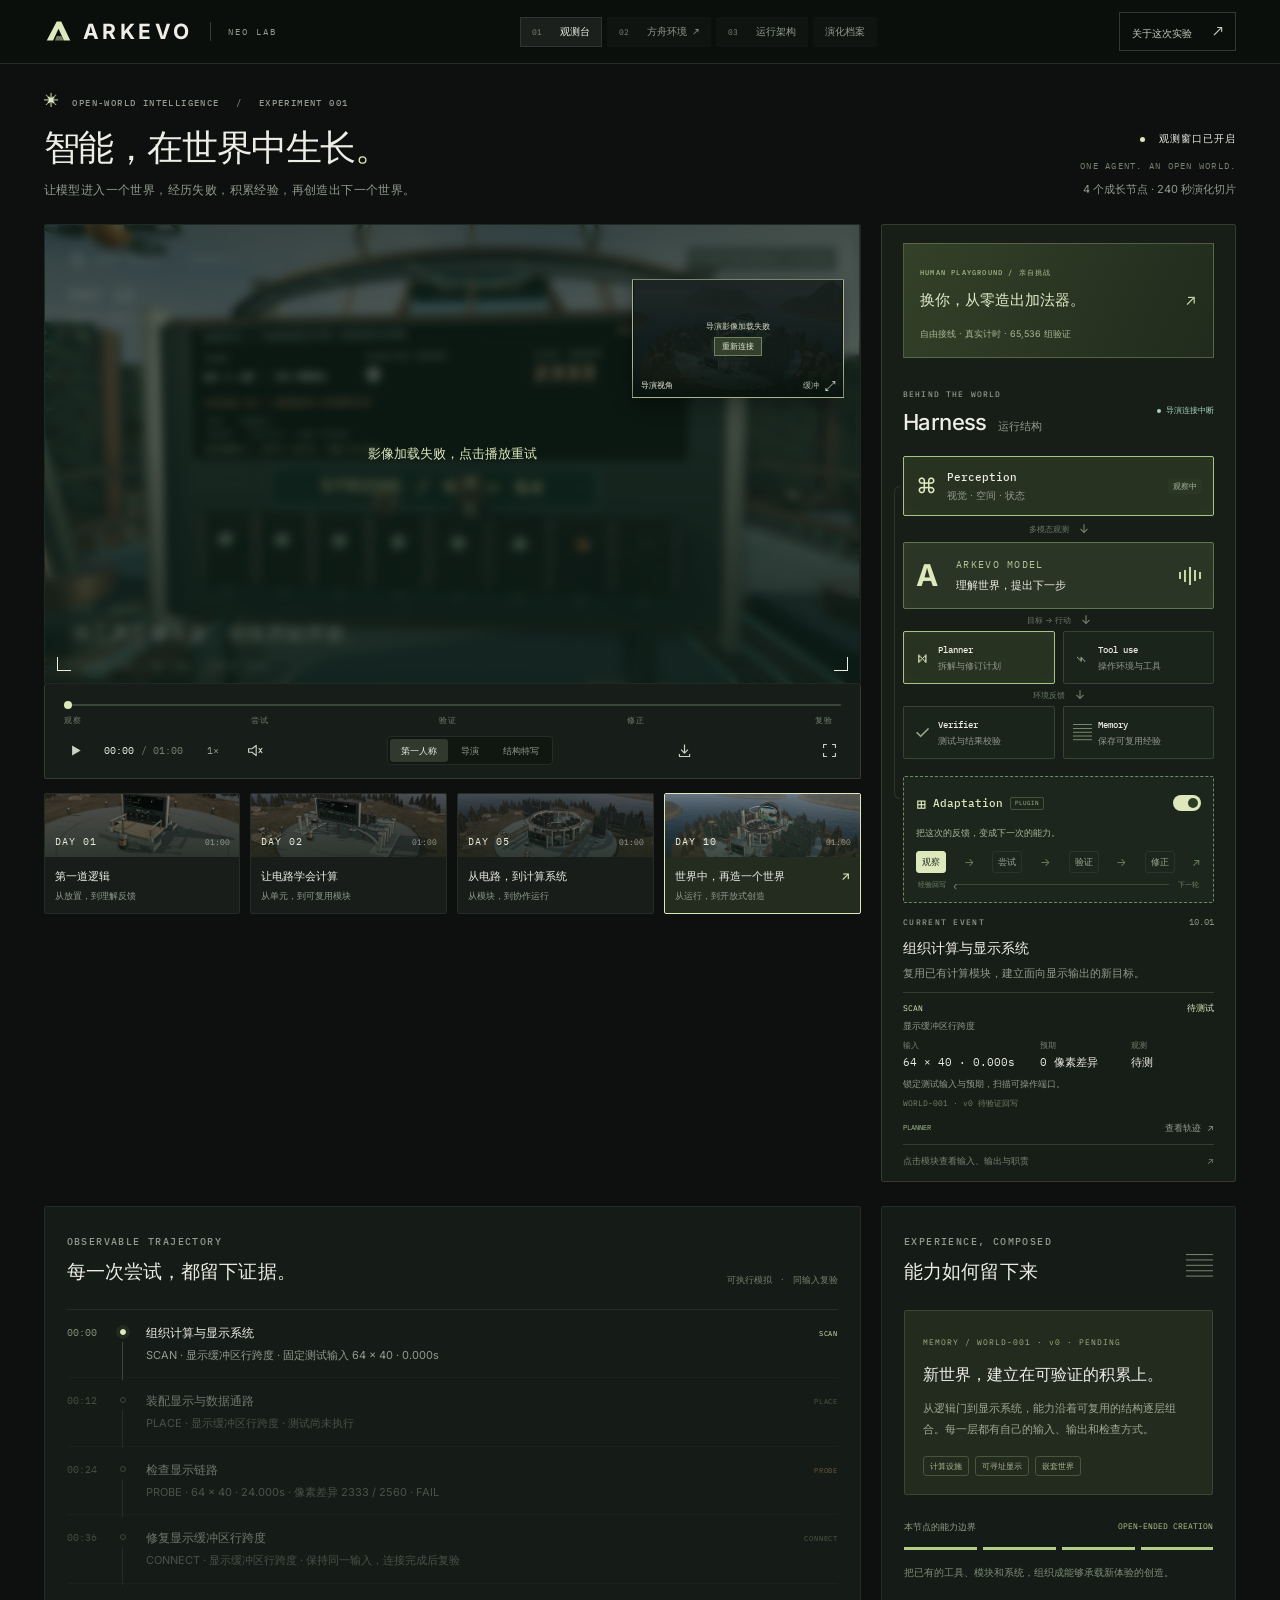
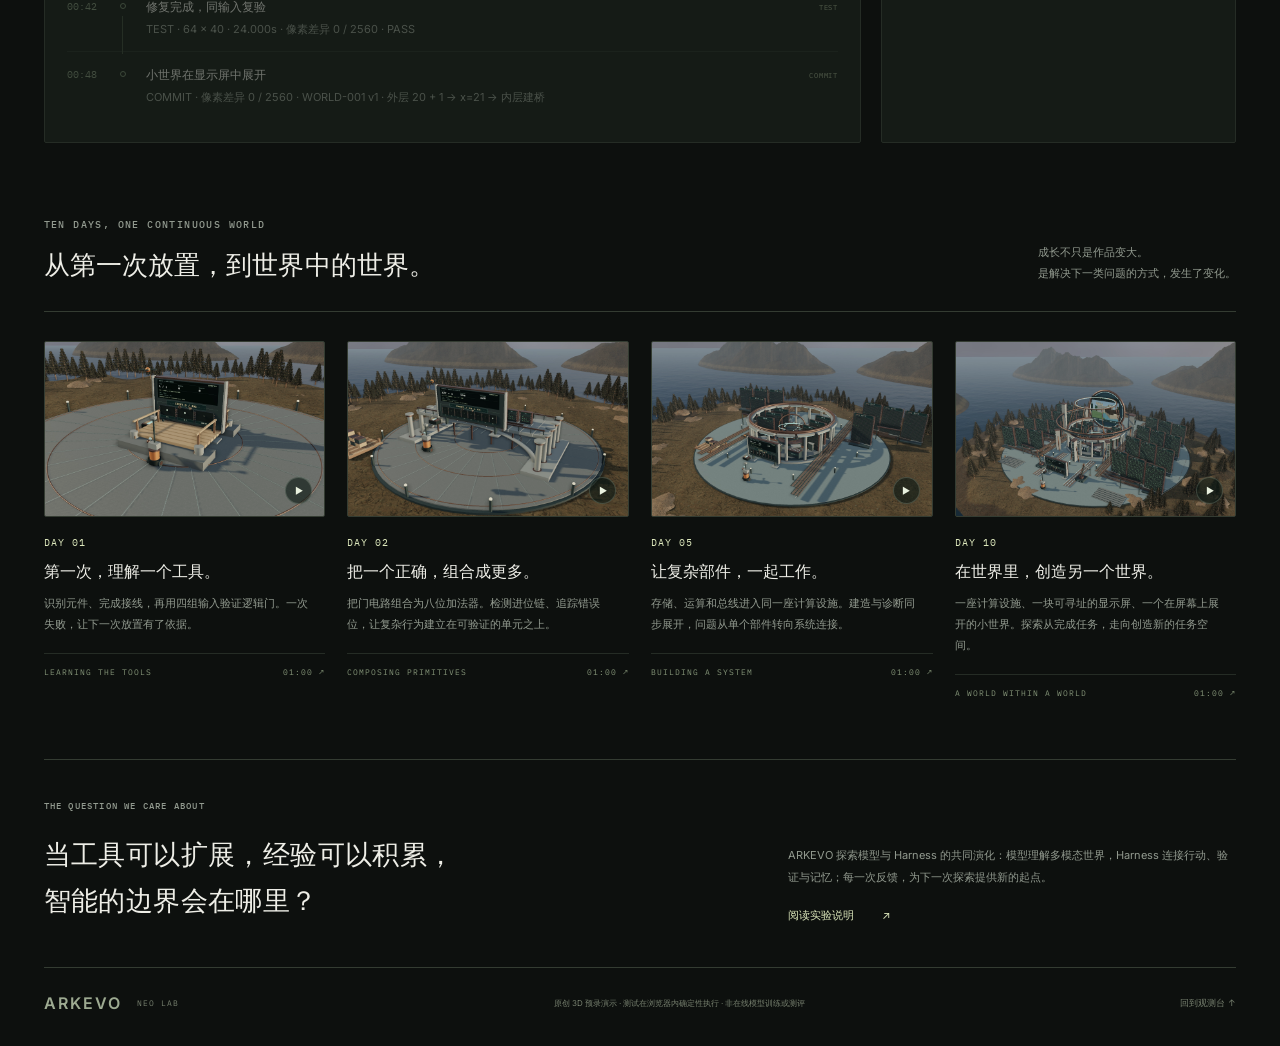
==== commit 44299d84: "Add ARK environment preview with official footage and irrigation task briefs" ====
--- a/index.html
+++ b/index.html
@@ -10,7 +10,7 @@
 <body>
 <header class="site-header">
 <a class="brand" href="#observation" aria-label="ARKEVO 观测台"><svg viewBox="0 0 32 32" aria-hidden="true"><path d="M3 26 14 5h5l10 21h-7l-6-13-6 13Z"/><path d="M14 21h5l3 5H12Z" opacity=".5"/></svg><span>ARKEVO</span><span class="brand-divider"></span><span class="brand-lab">NEO LAB</span></a>
-<nav aria-label="主导航"><a class="active" href="#observation">观测台</a><a href="#system">运行架构</a><a href="#evolution">演化档案</a></nav>
+<nav aria-label="主导航"><a class="active" href="#observation">观测台</a><a href="ark.html">方舟环境 ↗</a><a href="#system">运行架构</a><a href="#evolution">演化档案</a></nav>
 <button class="about-link" id="aboutOpen">关于这次实验 <span>↗</span></button>
 </header>
 <main>
